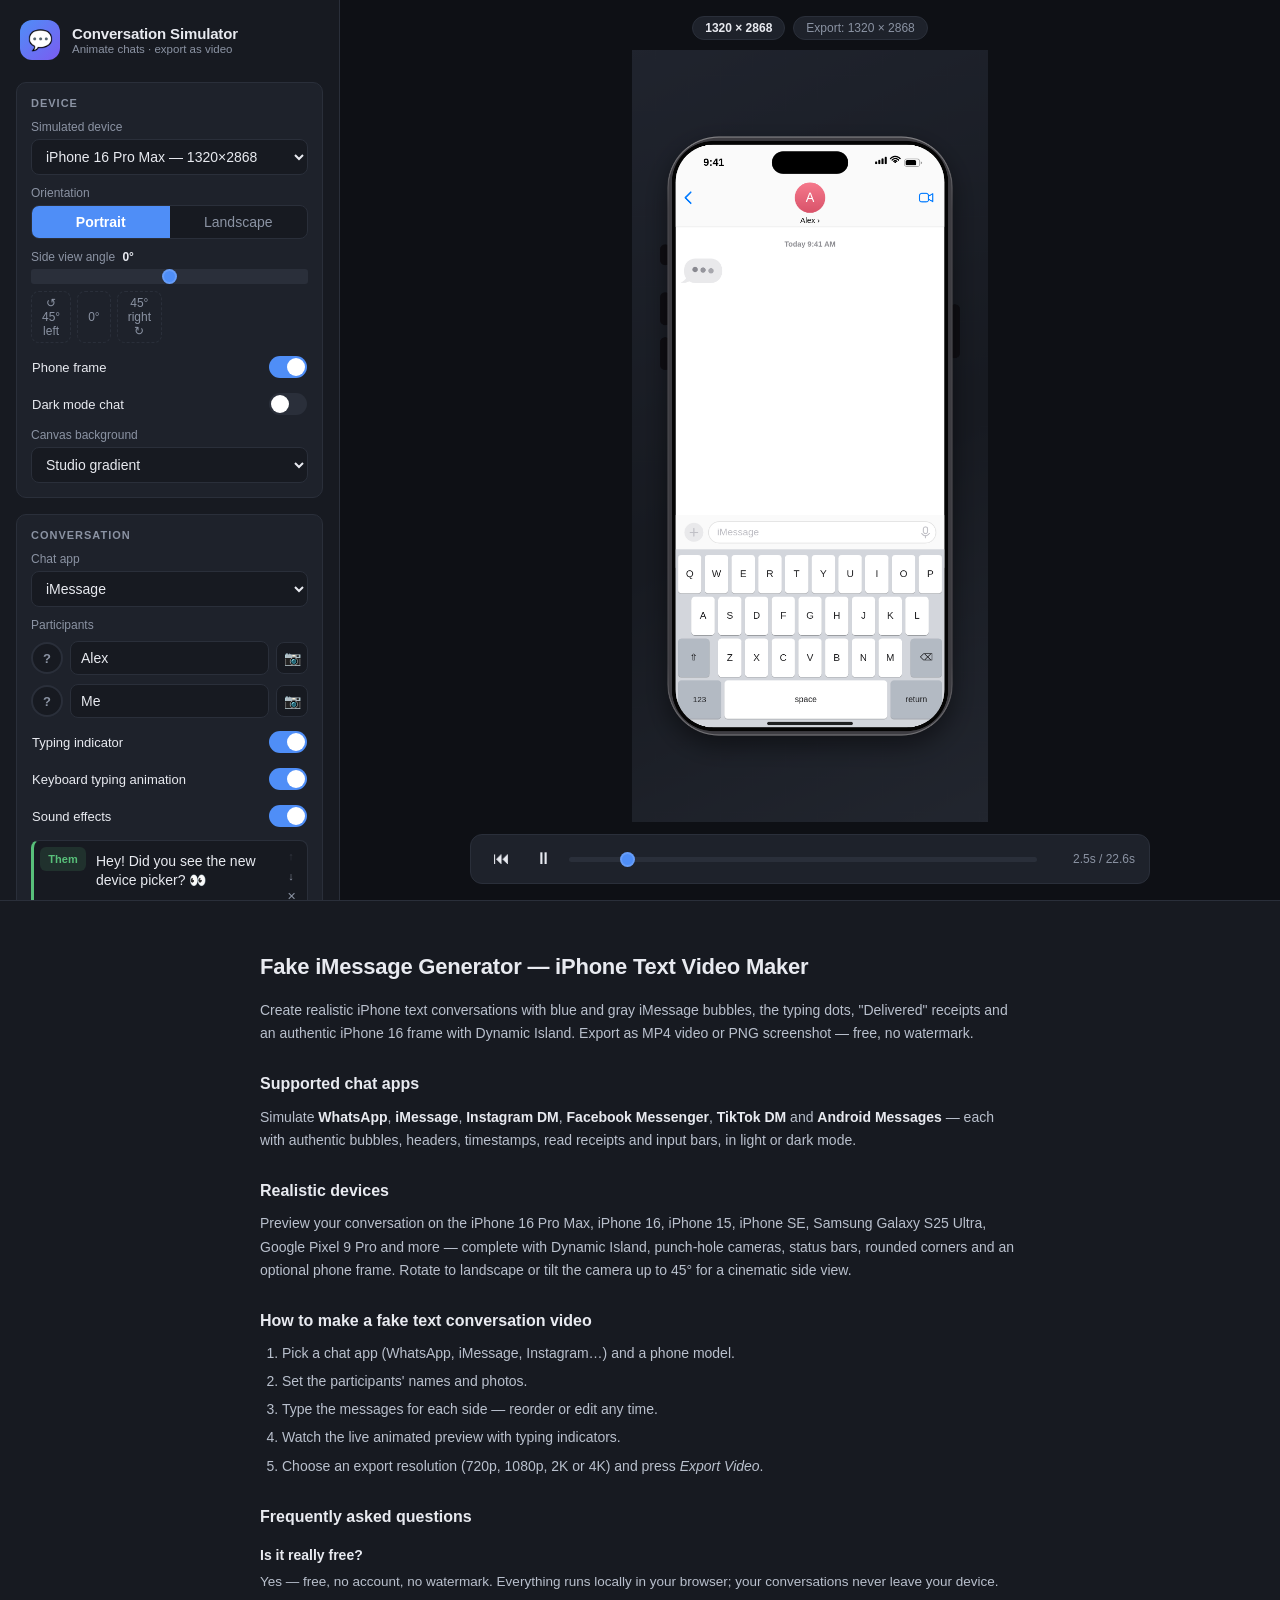
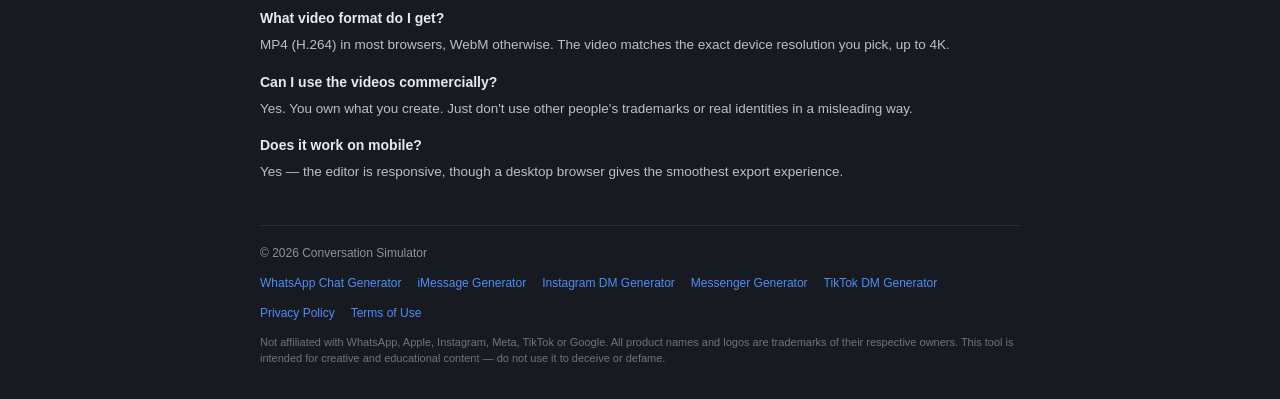
==== imessage-generator.html @ 2e47431d "Add keyboard typing animation, sounds, PNG export, share links, per-app SEO pages - TextingStory-sty" ====
<!DOCTYPE html>
<html lang="en">
<head>
<meta charset="UTF-8" />
<meta name="viewport" content="width=device-width, initial-scale=1.0" />
<title>Fake iMessage Generator — iPhone Text Conversation Video Maker</title>
<meta name="description" content="Make fake iPhone text conversations with blue iMessage bubbles, typing dots and Dynamic Island. Export as video or screenshot in up to 4K. Free, no watermark." />
<meta name="keywords" content="fake chat generator, chat video maker, whatsapp chat generator, fake text message video, imessage generator, instagram dm generator, chat animation maker, fake conversation video, texting story video maker" />
<link rel="canonical" href="https://cohenido.github.io/chat-video-maker/imessage-generator.html" />
<link rel="icon" href="assets/favicon.svg" type="image/svg+xml" />

<meta property="og:type" content="website" />
<meta property="og:site_name" content="Conversation Simulator" />
<meta property="og:title" content="Fake iMessage Generator — iPhone Text Conversation Video Maker" />
<meta property="og:description" content="Make fake iPhone text conversations with blue iMessage bubbles, typing dots and Dynamic Island. Export as video or screenshot in up to 4K. Free, no watermark." />
<meta property="og:url" content="https://cohenido.github.io/chat-video-maker/imessage-generator.html" />
<meta property="og:image" content="https://cohenido.github.io/chat-video-maker/assets/og-image.jpg" />
<meta name="twitter:card" content="summary_large_image" />
<meta name="twitter:title" content="Fake iMessage Generator — iPhone Text Conversation Video Maker" />
<meta name="twitter:description" content="Animate fake WhatsApp, iMessage, Instagram DM, Messenger & TikTok chats and export as crisp HD–4K video. Free, no watermark." />
<meta name="twitter:image" content="https://cohenido.github.io/chat-video-maker/assets/og-image.jpg" />

<script type="application/ld+json">
{
  "@context": "https://schema.org",
  "@type": "WebApplication",
  "name": "Conversation Simulator — Fake Chat Video Maker",
  "url": "https://cohenido.github.io/chat-video-maker/",
  "applicationCategory": "MultimediaApplication",
  "operatingSystem": "Any (web browser)",
  "offers": { "@type": "Offer", "price": "0", "priceCurrency": "USD" },
  "description": "Create realistic fake chat conversations for WhatsApp, iMessage, Instagram DM, Messenger and TikTok, animate them with typing indicators, and export as HD, Full HD, 2K or 4K video with device frames for iPhone and Android.",
  "featureList": [
    "WhatsApp, iMessage, Instagram DM, Messenger, TikTok and Android Messages chat styles",
    "iPhone 16/15/SE, Samsung Galaxy S25, Google Pixel 9 device presets with Dynamic Island and punch-hole",
    "Typing indicator and message pop animations",
    "Custom participant names and photos",
    "Portrait, landscape and 3D side-view angle",
    "Export video in 720p, 1080p, 2K or 4K with no watermark"
  ]
}
</script>
<script type="application/ld+json">
{
  "@context": "https://schema.org",
  "@type": "FAQPage",
  "mainEntity": [
    {
      "@type": "Question",
      "name": "How do I make a fake WhatsApp chat video?",
      "acceptedAnswer": { "@type": "Answer", "text": "Choose WhatsApp as the chat app, pick a phone like the iPhone 16 Pro Max or Galaxy S25, type your messages for both participants, then press Export Video. The conversation animates with typing indicators and downloads as an MP4 video." }
    },
    {
      "@type": "Question",
      "name": "Is the exported video watermarked?",
      "acceptedAnswer": { "@type": "Answer", "text": "No. Exported videos have no watermark and match the exact device resolution you choose, up to 4K." }
    },
    {
      "@type": "Question",
      "name": "Which chat apps can I simulate?",
      "acceptedAnswer": { "@type": "Answer", "text": "WhatsApp, iMessage, Instagram DM, Facebook Messenger, TikTok DM and Android Messages — each with authentic bubbles, headers and input bars in light or dark mode." }
    },
    {
      "@type": "Question",
      "name": "Is it free? Do I need to sign up?",
      "acceptedAnswer": { "@type": "Answer", "text": "Yes, it is completely free and requires no account. Everything runs locally in your browser — your conversations are never uploaded to a server." }
    }
  ]
}
</script>

<link rel="stylesheet" href="css/style.css?v=4" />

<!-- Monetization: set your AdSense publisher ID here after approval, e.g. 'ca-pub-1234567890123456' -->
<script>window.PRESET_APP = 'imessage';</script>
<script>window.ADSENSE_CLIENT = '';</script>
<script>
(function () {
  if (!window.ADSENSE_CLIENT) return;
  var s = document.createElement('script');
  s.async = true;
  s.src = 'https://pagead2.googlesyndication.com/pagead/js/adsbygoogle.js?client=' + window.ADSENSE_CLIENT;
  s.crossOrigin = 'anonymous';
  document.head.appendChild(s);
  window.addEventListener('load', function () {
    document.querySelectorAll('.ad-slot').forEach(function (slot) {
      slot.style.display = 'block';
      var ins = document.createElement('ins');
      ins.className = 'adsbygoogle';
      ins.style.display = 'block';
      ins.setAttribute('data-ad-client', window.ADSENSE_CLIENT);
      ins.setAttribute('data-ad-format', 'auto');
      ins.setAttribute('data-full-width-responsive', 'true');
      slot.appendChild(ins);
      (window.adsbygoogle = window.adsbygoogle || []).push({});
    });
  });
})();
</script>
</head>
<body>
<div class="app">

  <aside class="sidebar">
    <header class="brand">
      <div class="logo">💬</div>
      <div>
        <h1>Conversation Simulator</h1>
        <p>Animate chats · export as video</p>
      </div>
    </header>

    <section class="panel">
      <h2>Device</h2>
      <label class="field">
        <span>Simulated device</span>
        <select id="device-select"></select>
      </label>
      <div id="custom-device-size" class="dual-input" hidden>
        <label class="field"><span>Width px</span><input id="custom-w" type="number" min="16" step="2" /></label>
        <label class="field"><span>Height px</span><input id="custom-h" type="number" min="16" step="2" /></label>
      </div>
      <div class="field">
        <span>Orientation</span>
        <div class="segmented">
          <button id="portrait-btn" class="active">Portrait</button>
          <button id="landscape-btn">Landscape</button>
        </div>
      </div>
      <div class="field">
        <span>Side view angle <b id="angle-label" class="angle-value">0°</b></span>
        <input id="angle-slider" type="range" min="-45" max="45" step="1" value="0" />
        <div class="angle-presets">
          <button id="angle-left" class="ghost small">↺ 45° left</button>
          <button id="angle-zero" class="ghost small">0°</button>
          <button id="angle-right" class="ghost small">45° right ↻</button>
        </div>
      </div>
      <label class="toggle-row">
        <span>Phone frame</span>
        <input type="checkbox" id="frame-toggle" checked />
      </label>
      <label class="toggle-row">
        <span>Dark mode chat</span>
        <input type="checkbox" id="dark-toggle" />
      </label>
      <label class="field">
        <span>Canvas background</span>
        <select id="bg-style">
          <option value="gradient">Studio gradient</option>
          <option value="solid">Solid color</option>
        </select>
      </label>
      <label class="field" id="bg-color-row" hidden>
        <span>Background color</span>
        <input type="color" id="bg-color" value="#17191e" />
      </label>
    </section>

    <section class="panel">
      <h2>Conversation</h2>
      <label class="field">
        <span>Chat app</span>
        <select id="app-select"></select>
      </label>
      <div class="field">
        <span>Participants</span>
        <div class="participant-row">
          <div id="contact-thumb" class="avatar-thumb them" title="Their photo"></div>
          <input id="contact-name" type="text" placeholder="Contact name" />
          <label class="photo-btn" title="Upload photo">
            📷<input id="contact-photo" type="file" accept="image/*" hidden />
          </label>
          <button id="contact-photo-clear" class="clear-photo" title="Remove photo" hidden>✕</button>
        </div>
        <div class="participant-row">
          <div id="my-thumb" class="avatar-thumb me" title="Your photo"></div>
          <input id="my-name" type="text" placeholder="Your name" />
          <label class="photo-btn" title="Upload photo">
            📷<input id="my-photo" type="file" accept="image/*" hidden />
          </label>
          <button id="my-photo-clear" class="clear-photo" title="Remove photo" hidden>✕</button>
        </div>
      </div>
      <label class="toggle-row">
        <span>Typing indicator</span>
        <input type="checkbox" id="typing-toggle" checked />
      </label>
      <label class="toggle-row">
        <span>Keyboard typing animation</span>
        <input type="checkbox" id="keyboard-toggle" checked />
      </label>
      <label class="toggle-row">
        <span>Sound effects</span>
        <input type="checkbox" id="sounds-toggle" checked />
      </label>
      <div id="message-list" class="message-list"></div>
      <div class="add-buttons">
        <button id="add-them-btn" class="ghost">+ Received</button>
        <button id="add-me-btn" class="ghost">+ Sent</button>
      </div>
    </section>

    <section class="panel">
      <h2>Export</h2>
      <label class="field">
        <span>Resolution</span>
        <select id="export-res-select"></select>
      </label>
      <div id="custom-export-size" class="dual-input" hidden>
        <label class="field"><span>Width px</span><input id="export-w" type="number" min="16" step="2" /></label>
        <label class="field"><span>Height px</span><input id="export-h" type="number" min="16" step="2" /></label>
      </div>
      <div class="dual-input">
        <label class="field">
          <span>Frame rate</span>
          <select id="fps-select">
            <option value="30">30 fps</option>
            <option value="60" selected>60 fps</option>
          </select>
        </label>
        <label class="field">
          <span>Speed</span>
          <select id="speed-select">
            <option value="0.5">0.5×</option>
            <option value="0.75">0.75×</option>
            <option value="1" selected>1×</option>
            <option value="1.5">1.5×</option>
            <option value="2">2×</option>
          </select>
        </label>
      </div>
      <button id="export-btn" class="primary">⬇ Export Video</button>
      <div class="dual-input">
        <button id="export-png-btn" class="ghost">📷 Export PNG</button>
        <button id="share-btn" class="ghost">🔗 Share link</button>
      </div>
      <div id="export-progress" class="progress" hidden>
        <div class="progress-track"><div id="progress-bar" class="progress-bar"></div></div>
        <div class="progress-row">
          <span id="progress-label">Recording…</span>
          <button id="cancel-export-btn" class="ghost small">Cancel</button>
        </div>
        <div class="progress-hint">Recording happens in real time — keep this tab visible for best results.</div>
      </div>
    </section>
  </aside>

  <main class="stage">
    <div class="stage-top">
      <span id="res-badge" class="badge"></span>
      <span id="export-badge" class="badge subtle"></span>
    </div>
    <div class="canvas-wrap">
      <canvas id="preview-canvas"></canvas>
    </div>
    <div class="transport">
      <button id="restart-btn" title="Restart">⏮</button>
      <button id="play-btn" title="Pause">⏸</button>
      <input id="scrubber" type="range" min="0" max="1000" value="0" />
      <span id="time-label" class="time">0.0s</span>
    </div>
  </main>

</div>

<!-- SEO / content section (also required for ad-network approval) -->
<section class="content-section">
  <div class="content-inner">
    <div class="ad-slot" style="display:none"></div>

    <h2>Fake iMessage Generator — iPhone Text Video Maker</h2>
    <p>Create realistic iPhone text conversations with blue and gray iMessage bubbles, the typing dots, "Delivered" receipts and an authentic iPhone 16 frame with Dynamic Island. Export as MP4 video or PNG screenshot — free, no watermark.</p>

    <h3>Supported chat apps</h3>
    <p>
      Simulate <strong>WhatsApp</strong>, <strong>iMessage</strong>, <strong>Instagram DM</strong>,
      <strong>Facebook Messenger</strong>, <strong>TikTok DM</strong> and <strong>Android Messages</strong> —
      each with authentic bubbles, headers, timestamps, read receipts and input bars, in light or dark mode.
    </p>

    <h3>Realistic devices</h3>
    <p>
      Preview your conversation on the iPhone 16 Pro Max, iPhone 16, iPhone 15, iPhone SE,
      Samsung Galaxy S25 Ultra, Google Pixel 9 Pro and more — complete with Dynamic Island,
      punch-hole cameras, status bars, rounded corners and an optional phone frame. Rotate to
      landscape or tilt the camera up to 45° for a cinematic side view.
    </p>

    <h3>How to make a fake text conversation video</h3>
    <ol>
      <li>Pick a chat app (WhatsApp, iMessage, Instagram…) and a phone model.</li>
      <li>Set the participants' names and photos.</li>
      <li>Type the messages for each side — reorder or edit any time.</li>
      <li>Watch the live animated preview with typing indicators.</li>
      <li>Choose an export resolution (720p, 1080p, 2K or 4K) and press <em>Export Video</em>.</li>
    </ol>

    <h3>Frequently asked questions</h3>
    <dl class="faq">
      <dt>Is it really free?</dt>
      <dd>Yes — free, no account, no watermark. Everything runs locally in your browser; your conversations never leave your device.</dd>
      <dt>What video format do I get?</dt>
      <dd>MP4 (H.264) in most browsers, WebM otherwise. The video matches the exact device resolution you pick, up to 4K.</dd>
      <dt>Can I use the videos commercially?</dt>
      <dd>Yes. You own what you create. Just don't use other people's trademarks or real identities in a misleading way.</dd>
      <dt>Does it work on mobile?</dt>
      <dd>Yes — the editor is responsive, though a desktop browser gives the smoothest export experience.</dd>
    </dl>

    <div class="ad-slot" style="display:none"></div>

    <footer class="site-footer">
      <span>© 2026 Conversation Simulator</span>
      <nav class="generator-links">
        <a href="whatsapp-chat-generator.html">WhatsApp Chat Generator</a>
        <a href="imessage-generator.html">iMessage Generator</a>
        <a href="instagram-dm-generator.html">Instagram DM Generator</a>
        <a href="messenger-chat-generator.html">Messenger Generator</a>
        <a href="tiktok-dm-generator.html">TikTok DM Generator</a>
      </nav>
      <nav>
        <a href="privacy.html">Privacy Policy</a>
        <a href="terms.html">Terms of Use</a>
      </nav>
      <span class="disclaimer">
        Not affiliated with WhatsApp, Apple, Instagram, Meta, TikTok or Google.
        All product names and logos are trademarks of their respective owners.
        This tool is intended for creative and educational content — do not use it to deceive or defame.
      </span>
    </footer>
  </div>
</section>

<div id="toast" class="toast"></div>

<script src="js/devices.js?v=6"></script>
<script src="js/sounds.js?v=6"></script>
<script src="js/renderer.js?v=6"></script>
<script src="js/export.js?v=6"></script>
<script src="js/app.js?v=6"></script>
</body>
</html>
---- css/style.css ----
* { margin: 0; padding: 0; box-sizing: border-box; }

[hidden] { display: none !important; }

:root {
  --bg: #0e1015;
  --panel: #171a21;
  --panel-2: #1e222b;
  --border: #2a2f3a;
  --text: #e8eaf0;
  --muted: #8b93a3;
  --accent: #4f8ef7;
  --accent-2: #3671d9;
  --danger: #e05d5d;
  --radius: 10px;
  font-size: 14px;
}

html, body { height: 100%; }

body {
  font-family: -apple-system, BlinkMacSystemFont, "Segoe UI", Roboto, "Helvetica Neue", Arial, sans-serif;
  background: var(--bg);
  color: var(--text);
  overflow-x: hidden;
  overflow-y: auto;
}

.app { display: flex; height: 100vh; }

/* ------------------------------ content section ----------------------------- */

.content-section {
  border-top: 1px solid var(--border);
  background: var(--panel);
  padding: 48px 24px 32px;
}
.content-inner { max-width: 760px; margin: 0 auto; line-height: 1.65; color: #b9c0cd; }
.content-inner h2 { color: var(--text); font-size: 22px; margin-bottom: 14px; letter-spacing: -0.01em; }
.content-inner h3 { color: var(--text); font-size: 16px; margin: 26px 0 8px; }
.content-inner p { font-size: 14px; margin-bottom: 10px; }
.content-inner ol { font-size: 14px; padding-left: 22px; display: flex; flex-direction: column; gap: 5px; }
.content-inner strong { color: var(--text); }
.faq dt { color: var(--text); font-weight: 600; font-size: 14px; margin-top: 14px; }
.faq dd { font-size: 13.5px; margin-top: 4px; }
.ad-slot { margin: 26px 0; min-height: 0; }

.site-footer {
  margin-top: 42px; padding-top: 18px; border-top: 1px solid var(--border);
  display: flex; flex-direction: column; gap: 10px; font-size: 12px; color: var(--muted);
}
.site-footer nav { display: flex; gap: 16px; }
.site-footer nav.generator-links { flex-wrap: wrap; gap: 8px 16px; }
.site-footer a { color: var(--accent); text-decoration: none; }
.site-footer a:hover { text-decoration: underline; }
.site-footer .disclaimer { font-size: 11px; opacity: 0.75; line-height: 1.5; }

/* ---------------------------------- sidebar --------------------------------- */

.sidebar {
  width: 340px;
  min-width: 340px;
  background: var(--panel);
  border-right: 1px solid var(--border);
  overflow-y: auto;
  padding: 18px 16px 40px;
  display: flex;
  flex-direction: column;
  gap: 16px;
}

.brand { display: flex; align-items: center; gap: 12px; padding: 2px 4px 6px; }
.brand .logo {
  width: 40px; height: 40px; border-radius: 12px;
  background: linear-gradient(135deg, #4f8ef7, #7b5cf0);
  display: grid; place-items: center; font-size: 20px;
}
.brand h1 { font-size: 15px; font-weight: 700; letter-spacing: -0.01em; }
.brand p { font-size: 11.5px; color: var(--muted); margin-top: 1px; }

.panel {
  background: var(--panel-2);
  border: 1px solid var(--border);
  border-radius: var(--radius);
  padding: 14px;
  display: flex;
  flex-direction: column;
  gap: 11px;
}
.panel h2 {
  font-size: 11px; text-transform: uppercase; letter-spacing: 0.09em;
  color: var(--muted); font-weight: 700;
}

.field { display: flex; flex-direction: column; gap: 5px; flex: 1; }
.field > span { font-size: 12px; color: var(--muted); }

select, input[type="text"], input[type="number"], textarea {
  background: var(--panel);
  border: 1px solid var(--border);
  color: var(--text);
  border-radius: 8px;
  padding: 8px 10px;
  font: inherit;
  width: 100%;
  outline: none;
}
select:focus, input:focus, textarea:focus { border-color: var(--accent); }
input[type="color"] {
  width: 100%; height: 34px; border: 1px solid var(--border);
  border-radius: 8px; background: var(--panel); padding: 3px; cursor: pointer;
}

.dual-input { display: flex; gap: 8px; }

.segmented { display: flex; background: var(--panel); border: 1px solid var(--border); border-radius: 8px; overflow: hidden; }
.segmented button {
  flex: 1; padding: 8px 0; background: transparent; color: var(--muted);
  border: none; font: inherit; cursor: pointer;
}
.segmented button.active { background: var(--accent); color: #fff; font-weight: 600; }
.segmented button:disabled { opacity: 0.4; cursor: not-allowed; }

.toggle-row {
  display: flex; justify-content: space-between; align-items: center;
  font-size: 13px; cursor: pointer; padding: 2px 1px;
}
.toggle-row input[type="checkbox"] {
  appearance: none; width: 38px; height: 22px; border-radius: 11px;
  background: var(--border); position: relative; cursor: pointer; transition: background 0.15s;
}
.toggle-row input[type="checkbox"]::after {
  content: ""; position: absolute; top: 2px; left: 2px;
  width: 18px; height: 18px; border-radius: 50%; background: #fff; transition: left 0.15s;
}
.toggle-row input[type="checkbox"]:checked { background: var(--accent); }
.toggle-row input[type="checkbox"]:checked::after { left: 18px; }

button.primary {
  background: linear-gradient(180deg, var(--accent), var(--accent-2));
  color: #fff; border: none; border-radius: 8px;
  padding: 11px; font: inherit; font-weight: 700; cursor: pointer;
}
button.primary:hover { filter: brightness(1.08); }
button.primary:disabled { opacity: 0.5; cursor: wait; }

button.ghost {
  background: transparent; border: 1px dashed var(--border); color: var(--muted);
  border-radius: 8px; padding: 8px 10px; font: inherit; cursor: pointer; flex: 1;
}
button.ghost:hover { border-color: var(--accent); color: var(--accent); }
button.ghost.small { padding: 4px 10px; font-size: 12px; flex: 0; }

.add-buttons { display: flex; gap: 8px; }

/* ------------------------------- participants ------------------------------- */

.participant-row { display: flex; align-items: center; gap: 7px; margin-top: 4px; }
.participant-row input[type="text"] { flex: 1; min-width: 0; }

.avatar-thumb {
  width: 32px; height: 32px; min-width: 32px; border-radius: 50%;
  background-color: var(--panel); background-size: cover; background-position: center;
  border: 2px solid var(--border); position: relative;
}
.avatar-thumb.them:not(.has-photo)::after,
.avatar-thumb.me:not(.has-photo)::after {
  content: "?"; position: absolute; inset: 0; display: grid; place-items: center;
  color: var(--muted); font-size: 13px; font-weight: 700;
}
.avatar-thumb.has-photo { border-color: var(--accent); }

.photo-btn {
  width: 32px; height: 32px; min-width: 32px; display: grid; place-items: center;
  background: var(--panel); border: 1px solid var(--border); border-radius: 8px;
  cursor: pointer; font-size: 14px;
}
.photo-btn:hover { border-color: var(--accent); }

.clear-photo {
  width: 22px; height: 22px; min-width: 22px; border-radius: 50%;
  background: var(--panel); border: 1px solid var(--border); color: var(--muted);
  font-size: 10px; cursor: pointer;
}
.clear-photo:hover { color: var(--danger); border-color: var(--danger); }

/* ------------------------------- angle control ------------------------------ */

.angle-value { color: var(--text); font-weight: 700; margin-left: 4px; }
.angle-presets { display: flex; gap: 6px; margin-top: 2px; }
.angle-presets button { font-size: 11px; padding: 4px 6px; flex: 1; }

/* ------------------------------ message editor ------------------------------ */

.message-list { display: flex; flex-direction: column; gap: 7px; max-height: 320px; overflow-y: auto; }

.msg-row {
  display: flex; gap: 6px; align-items: flex-start;
  background: var(--panel); border: 1px solid var(--border);
  border-radius: 8px; padding: 6px;
}
.msg-row.me { border-left: 3px solid var(--accent); }
.msg-row:not(.me) { border-left: 3px solid #58c07a; }

.sender-btn {
  min-width: 46px; padding: 6px 0; font-size: 11px; font-weight: 700;
  border: none; border-radius: 6px; cursor: pointer;
  background: #58c07a22; color: #58c07a;
}
.msg-row.me .sender-btn { background: #4f8ef722; color: var(--accent); }

.msg-row textarea {
  border: none; background: transparent; resize: none; padding: 5px 4px;
  min-height: 28px; line-height: 1.35; overflow: hidden;
}

.msg-controls { display: flex; flex-direction: column; gap: 2px; }
.msg-controls button {
  background: transparent; border: none; color: var(--muted);
  font-size: 11px; width: 20px; height: 18px; cursor: pointer; border-radius: 4px;
}
.msg-controls button:hover:not(:disabled) { background: var(--border); color: var(--text); }
.msg-controls button:disabled { opacity: 0.25; cursor: default; }

/* ---------------------------------- progress -------------------------------- */

.progress { display: flex; flex-direction: column; gap: 8px; }
.progress-track { height: 8px; background: var(--panel); border-radius: 4px; overflow: hidden; border: 1px solid var(--border); }
.progress-bar { height: 100%; width: 0%; background: linear-gradient(90deg, var(--accent), #7b5cf0); transition: width 0.15s linear; }
.progress-row { display: flex; justify-content: space-between; align-items: center; font-size: 12px; color: var(--muted); }
.progress-hint { font-size: 11px; color: var(--muted); opacity: 0.75; line-height: 1.4; }

/* ----------------------------------- stage ---------------------------------- */

.stage {
  flex: 1; display: flex; flex-direction: column;
  align-items: center; padding: 16px 24px;
  min-width: 0;
}

.stage-top { display: flex; gap: 8px; padding-bottom: 10px; }
.badge {
  background: var(--panel-2); border: 1px solid var(--border);
  padding: 4px 12px; border-radius: 20px; font-size: 12px; font-weight: 600;
}
.badge.subtle { color: var(--muted); font-weight: 500; }

.canvas-wrap {
  flex: 1; min-height: 0; width: 100%;
  display: grid; place-items: center;
}
#preview-canvas {
  width: 100%;
  height: 100%;
  min-width: 0;
  min-height: 0;
  object-fit: contain;
}

.transport {
  display: flex; align-items: center; gap: 10px;
  width: min(680px, 100%);
  background: var(--panel-2); border: 1px solid var(--border);
  border-radius: 12px; padding: 8px 14px; margin-top: 12px;
}
.transport button {
  background: transparent; border: none; color: var(--text);
  font-size: 17px; cursor: pointer; width: 32px; height: 32px; border-radius: 8px;
}
.transport button:hover { background: var(--border); }
.transport .time { font-size: 12px; color: var(--muted); min-width: 88px; text-align: right; font-variant-numeric: tabular-nums; }

input[type="range"] {
  flex: 1; appearance: none; height: 5px; border-radius: 3px;
  background: var(--border); outline: none; cursor: pointer;
}
input[type="range"]::-webkit-slider-thumb {
  appearance: none; width: 15px; height: 15px; border-radius: 50%;
  background: var(--accent); border: 2px solid #fff2;
}

/* ----------------------------------- toast ---------------------------------- */

.toast {
  position: fixed; bottom: 22px; left: 50%; transform: translate(-50%, 80px);
  background: var(--panel-2); border: 1px solid var(--border);
  padding: 11px 20px; border-radius: 10px; font-size: 13px;
  opacity: 0; transition: all 0.25s ease; pointer-events: none;
  box-shadow: 0 8px 30px rgba(0,0,0,0.4); z-index: 50;
}
.toast.show { opacity: 1; transform: translate(-50%, 0); }
.toast.error { border-color: var(--danger); color: #f0b0b0; }

/* --------------------------------- responsive ------------------------------- */

@media (max-width: 900px) {
  .app { flex-direction: column; overflow-y: auto; height: auto; }
  body { overflow: auto; }
  .sidebar { width: 100%; min-width: 0; border-right: none; border-bottom: 1px solid var(--border); }
  .stage { min-height: 80vh; }
}
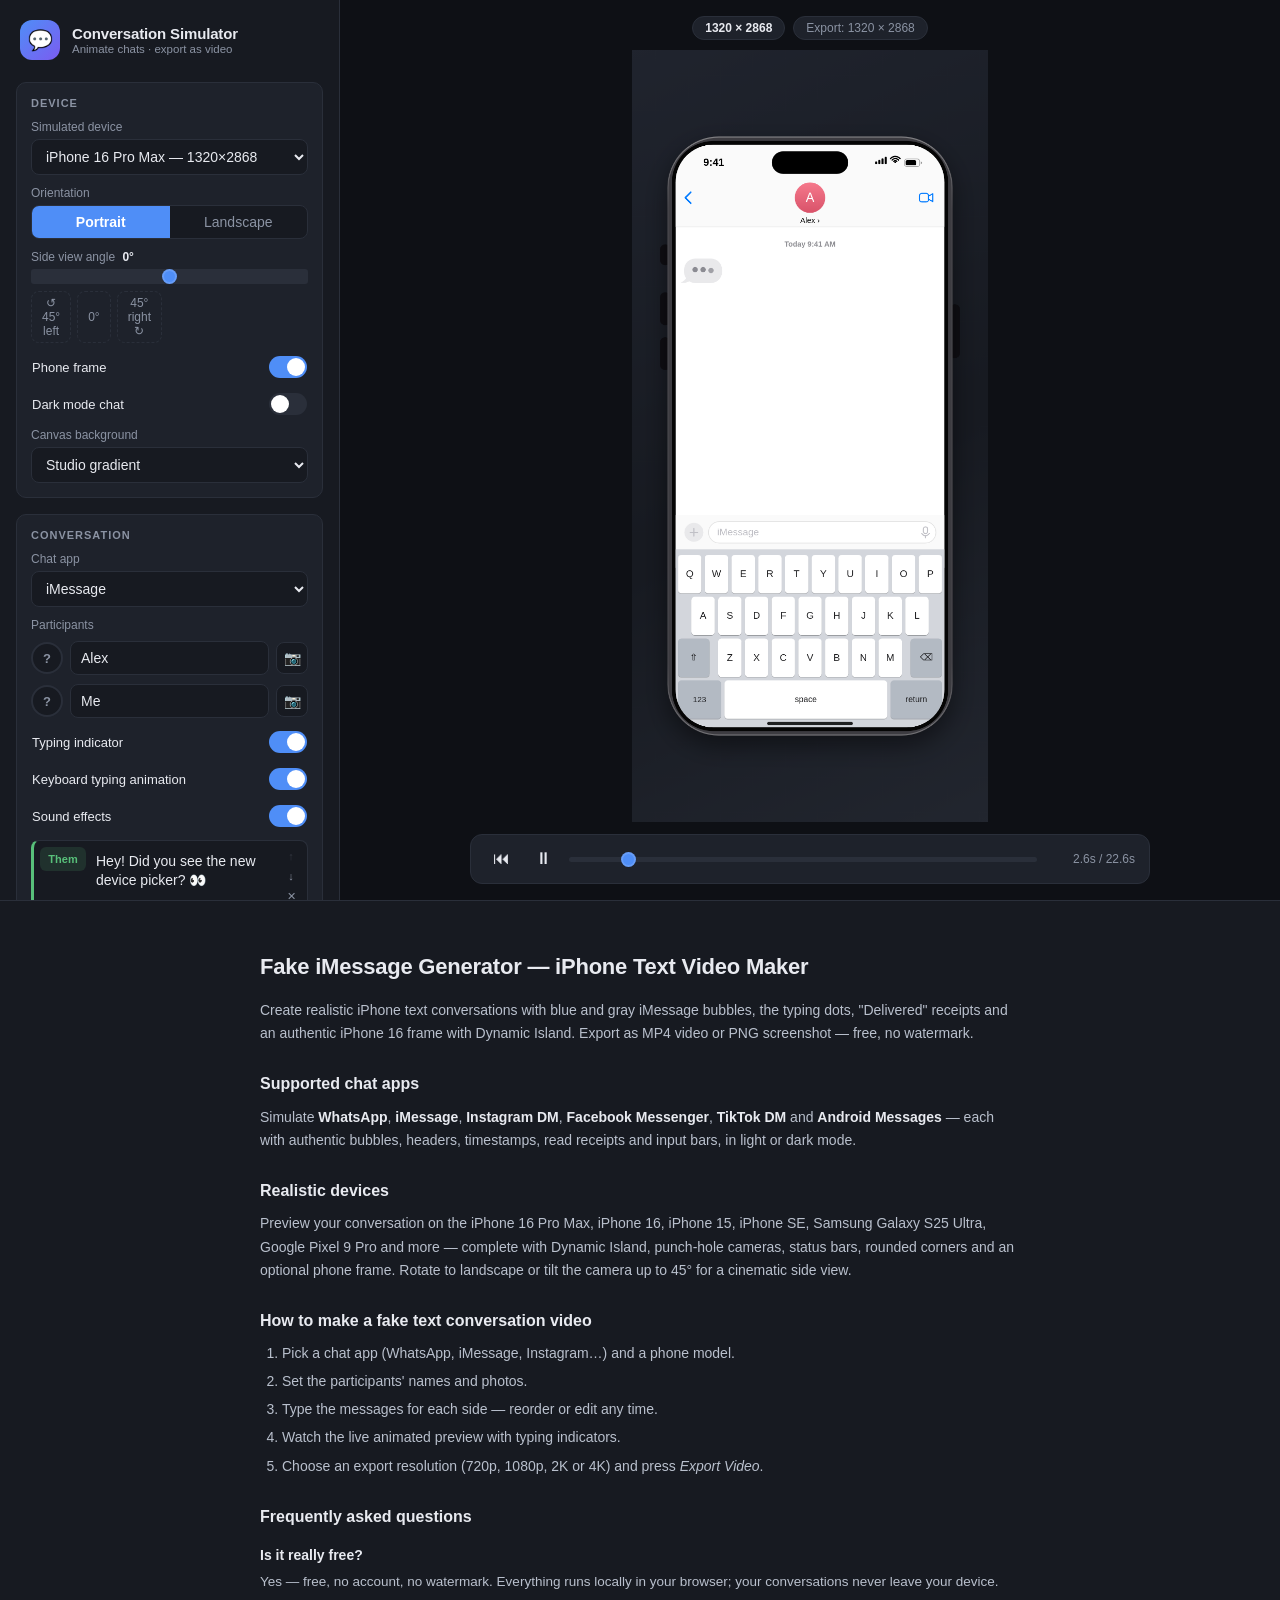
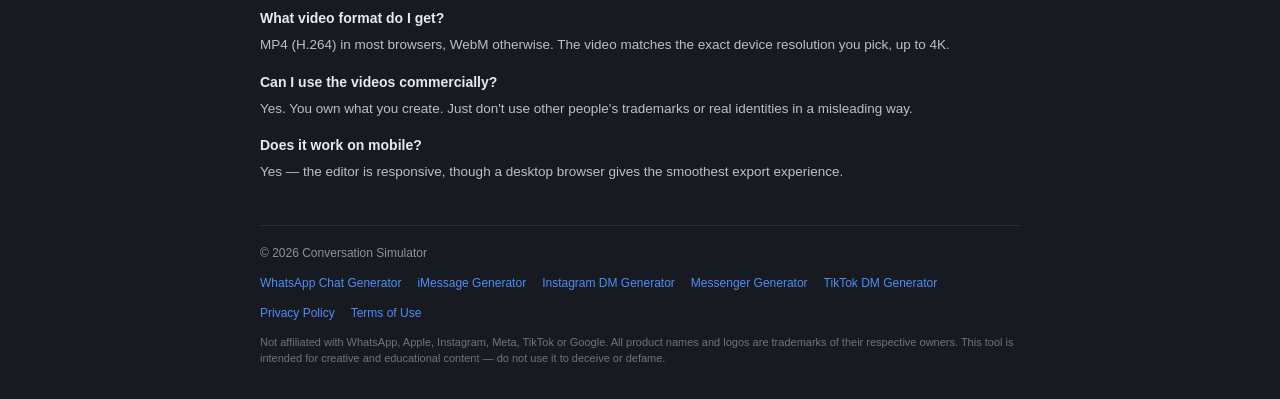
==== commit b6971609: "Per-app sound profiles: WhatsApp da-ding, iMessage swoosh, Messenger pop Each chat skin now has its " ====
--- a/imessage-generator.html
+++ b/imessage-generator.html
@@ -334,10 +334,10 @@
 
 <div id="toast" class="toast"></div>
 
-<script src="js/devices.js?v=6"></script>
-<script src="js/sounds.js?v=6"></script>
-<script src="js/renderer.js?v=6"></script>
-<script src="js/export.js?v=6"></script>
-<script src="js/app.js?v=6"></script>
+<script src="js/devices.js?v=7"></script>
+<script src="js/sounds.js?v=7"></script>
+<script src="js/renderer.js?v=7"></script>
+<script src="js/export.js?v=7"></script>
+<script src="js/app.js?v=7"></script>
 </body>
 </html>
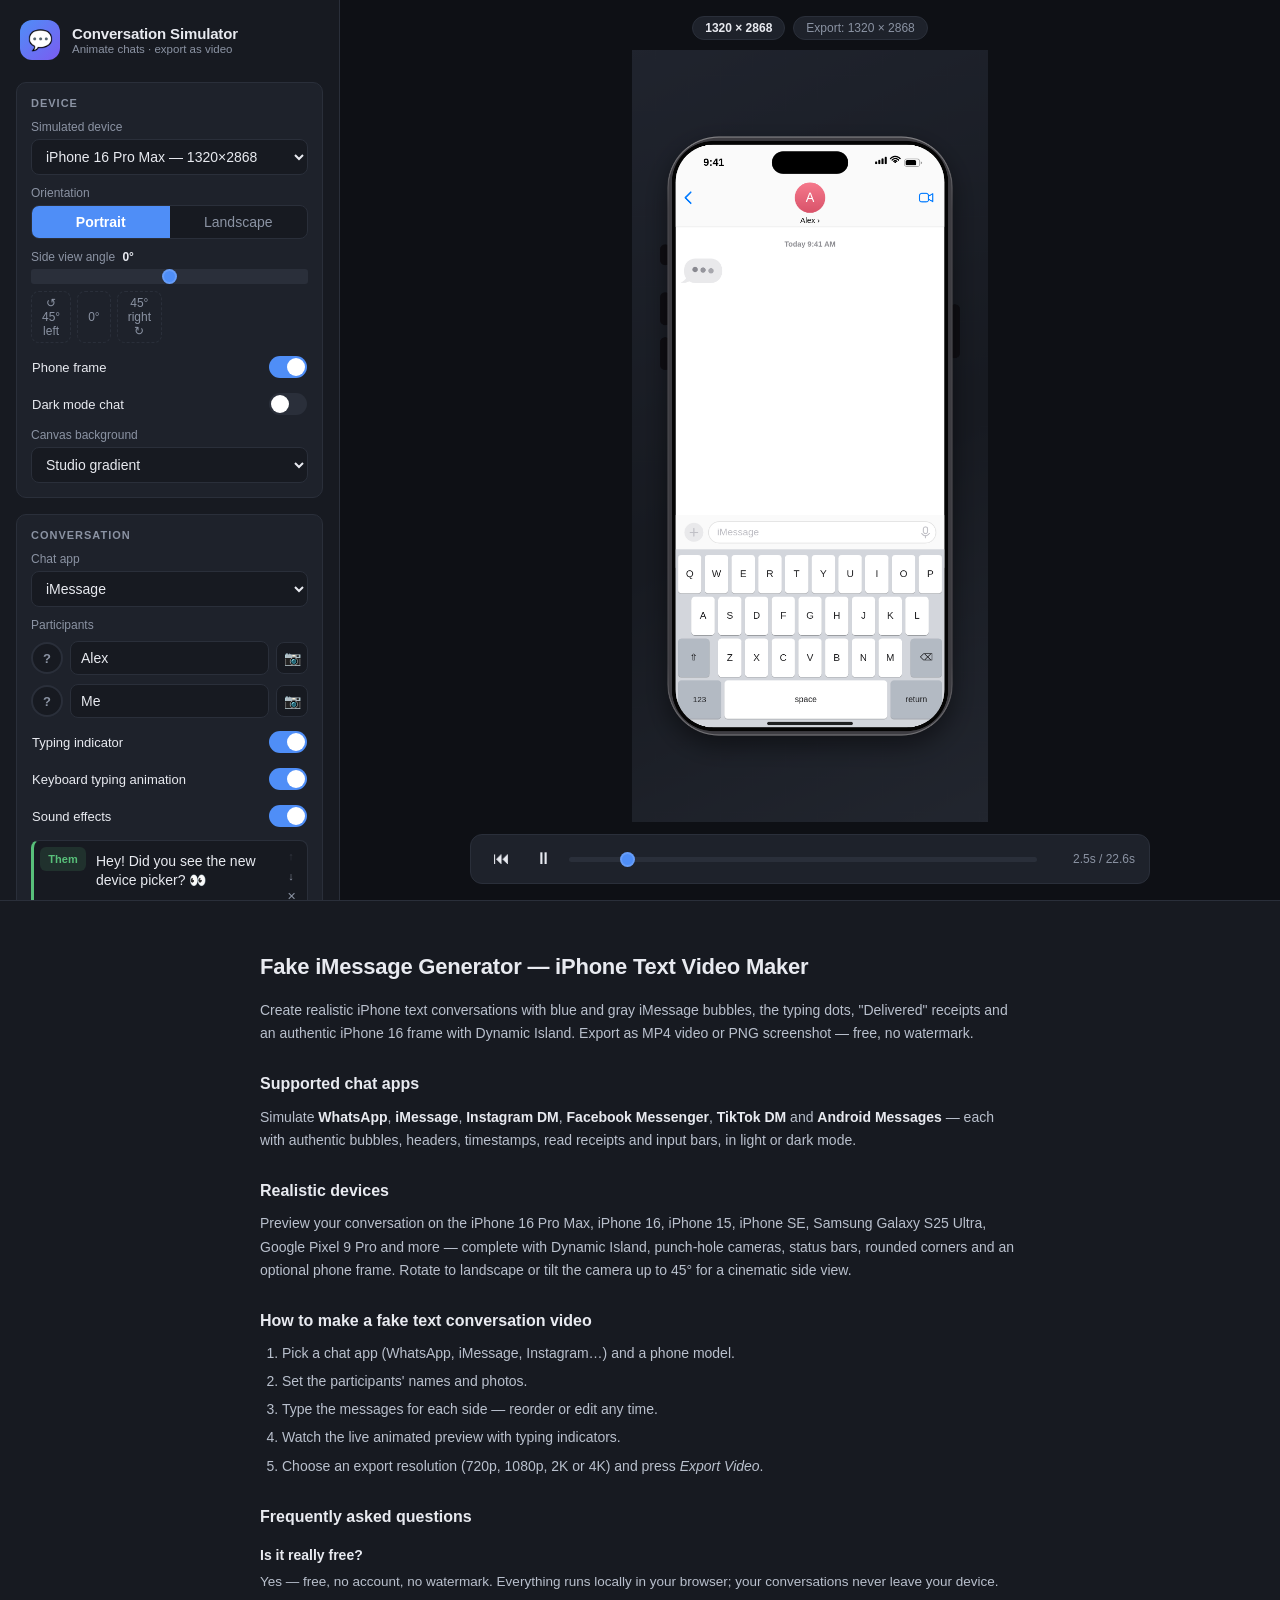
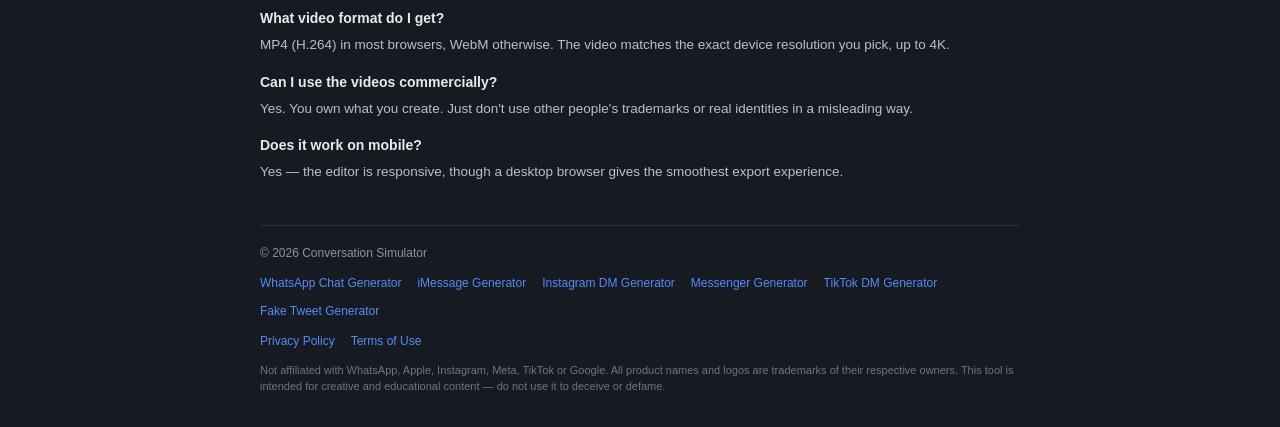
==== commit 890f3519: "Fake Tweet Generator: animated video export with rolling counters New standalone tool at tweet-gener" ====
--- a/imessage-generator.html
+++ b/imessage-generator.html
@@ -318,6 +318,7 @@
         <a href="instagram-dm-generator.html">Instagram DM Generator</a>
         <a href="messenger-chat-generator.html">Messenger Generator</a>
         <a href="tiktok-dm-generator.html">TikTok DM Generator</a>
+        <a href="tweet-generator.html">Fake Tweet Generator</a>
       </nav>
       <nav>
         <a href="privacy.html">Privacy Policy</a>
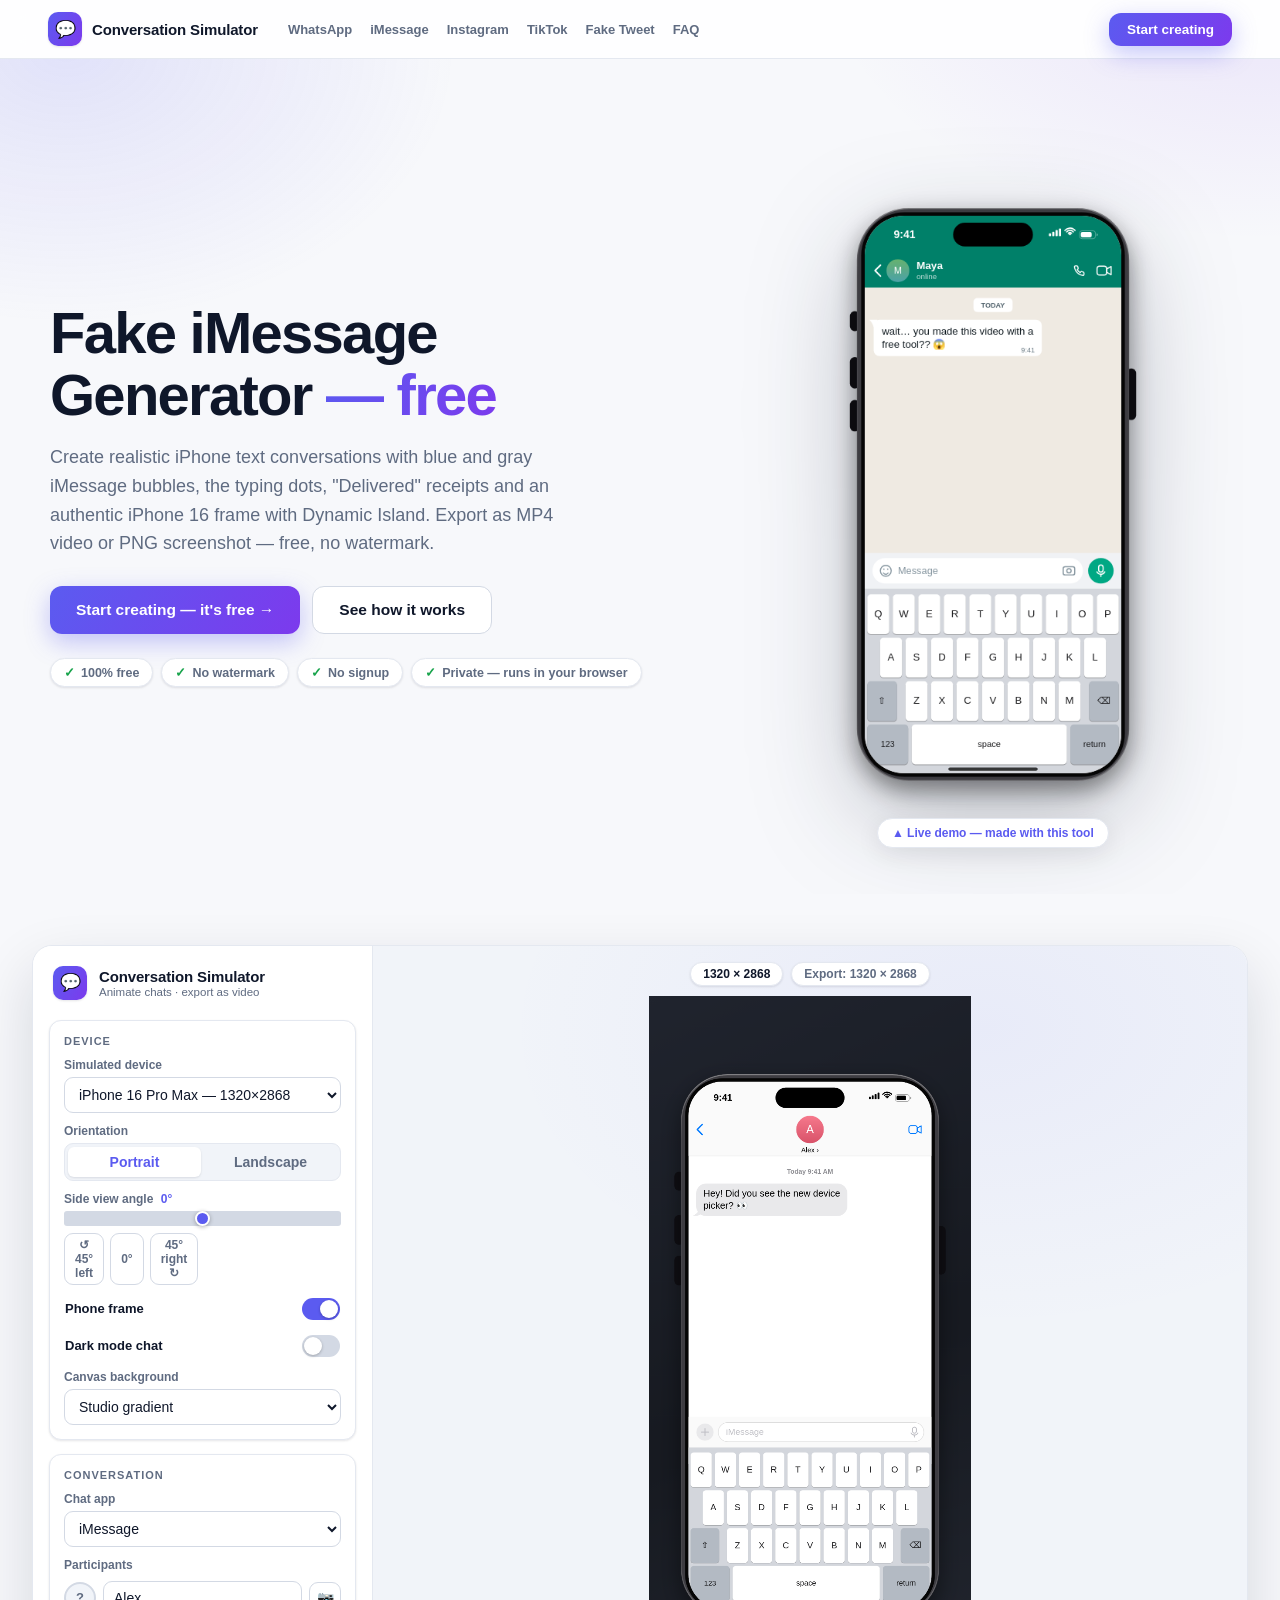
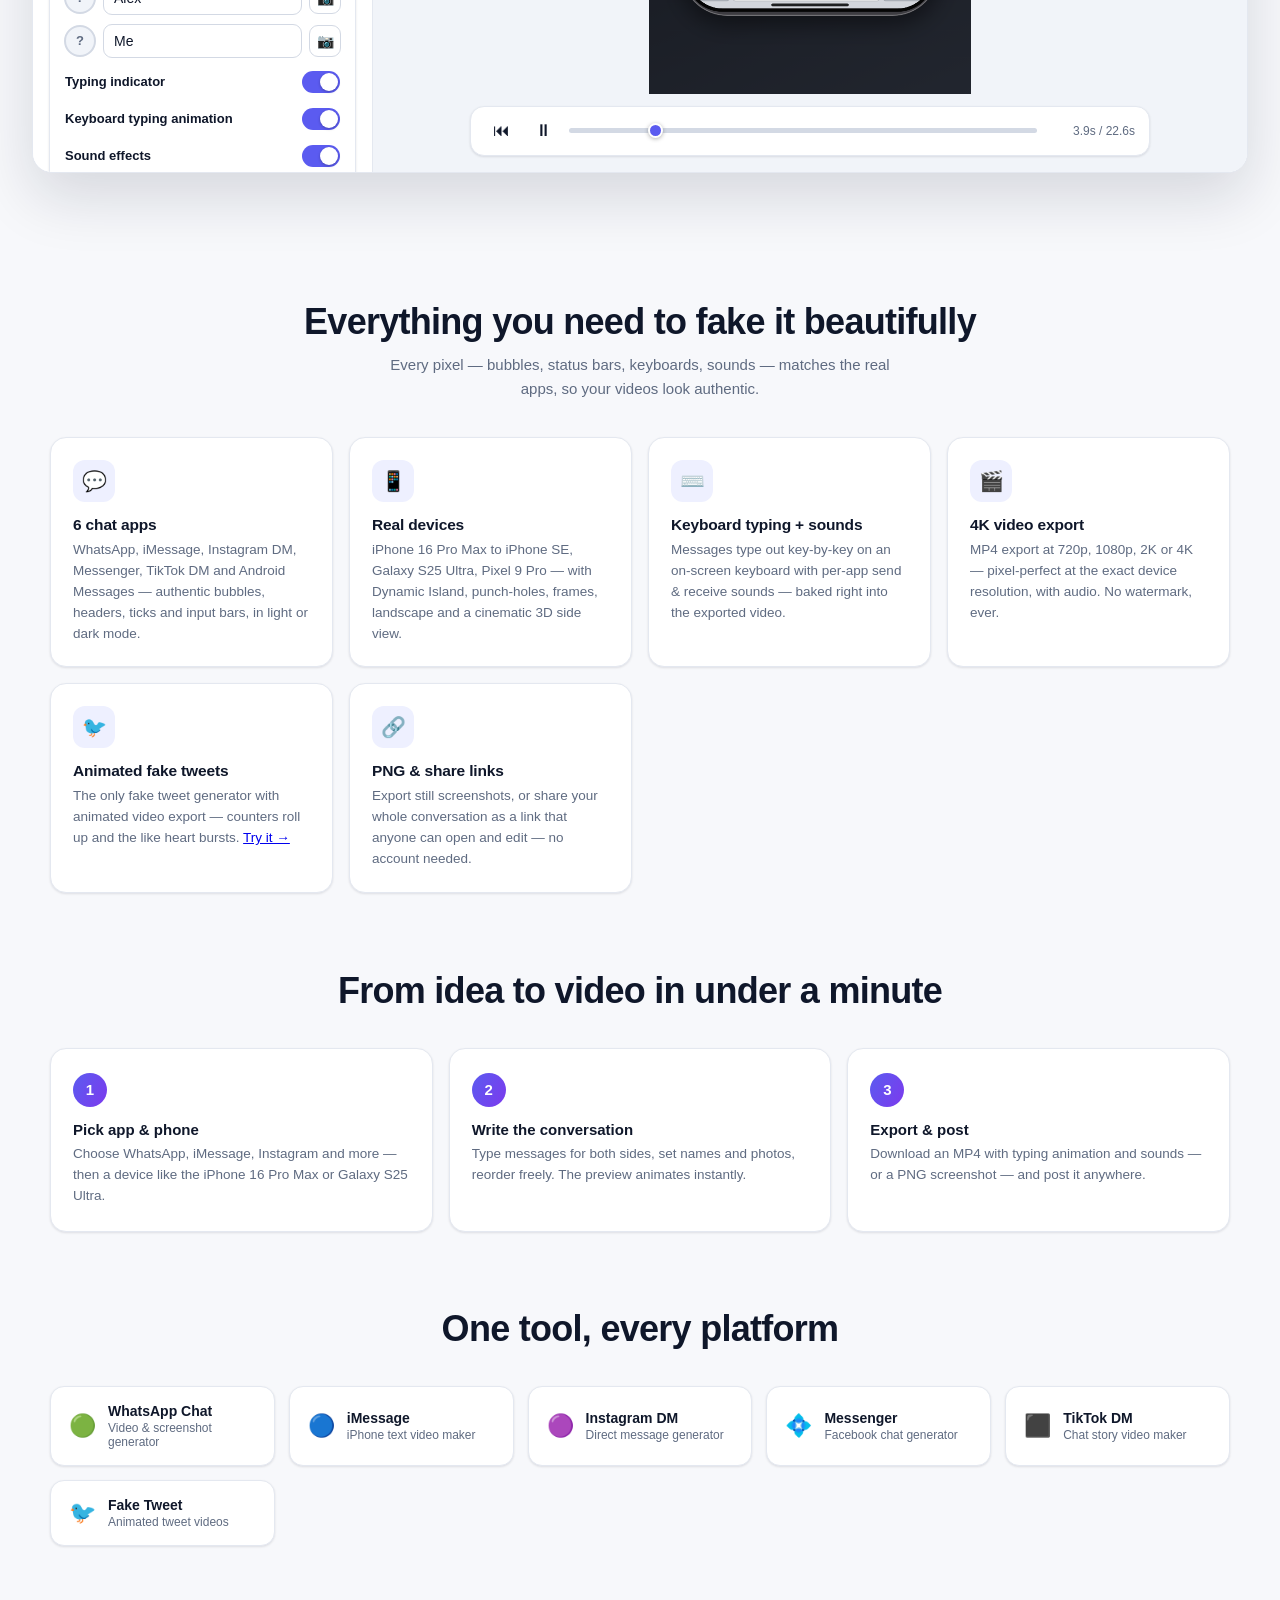
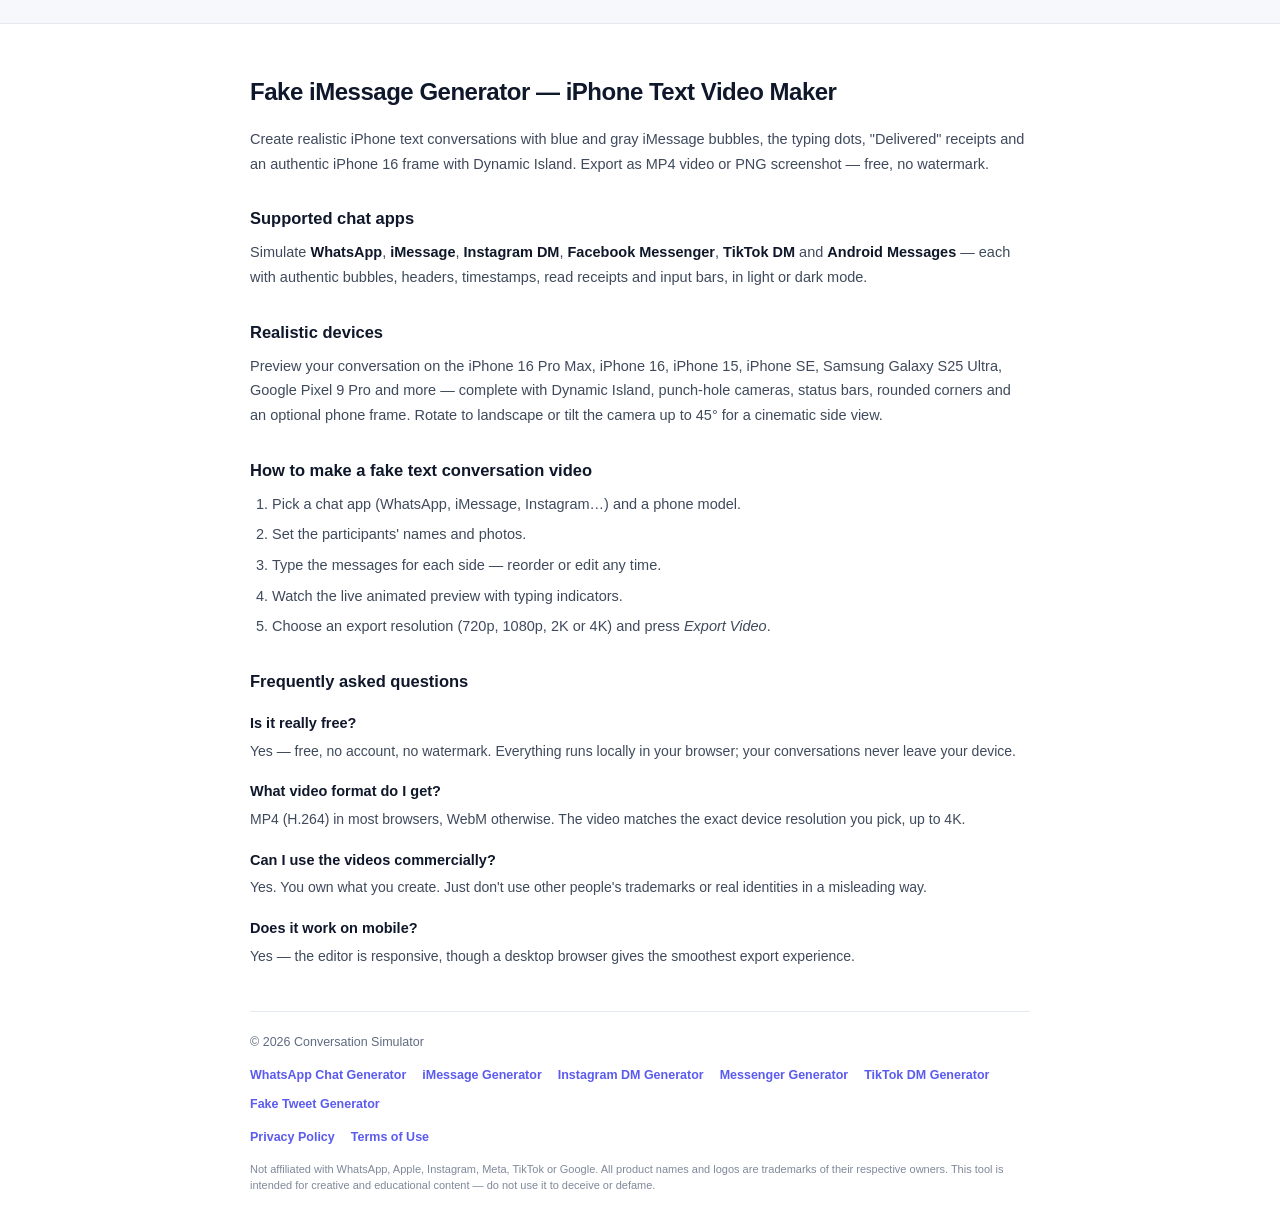
==== commit aac017fd: "Redesign: conversion-focused light SaaS landing + studio - New light design system (indigo/violet gr" ====
--- a/imessage-generator.html
+++ b/imessage-generator.html
@@ -69,7 +69,7 @@
 }
 </script>
 
-<link rel="stylesheet" href="css/style.css?v=4" />
+<link rel="stylesheet" href="css/style.css?v=8" />
 
 <!-- Monetization: set your AdSense publisher ID here after approval, e.g. 'ca-pub-1234567890123456' -->
 <script>window.PRESET_APP = 'imessage';</script>
@@ -99,6 +99,44 @@
 </script>
 </head>
 <body>
+
+<nav class="topnav">
+  <a class="nav-brand" href="./"><span class="logo">💬</span> Conversation Simulator</a>
+  <div class="nav-links">
+    <a href="whatsapp-chat-generator.html">WhatsApp</a>
+    <a href="imessage-generator.html">iMessage</a>
+    <a href="instagram-dm-generator.html">Instagram</a>
+    <a href="tiktok-dm-generator.html">TikTok</a>
+    <a href="tweet-generator.html">Fake Tweet</a>
+    <a href="#faq">FAQ</a>
+  </div>
+  <a class="btn-lg solid nav-cta" href="#studio" style="padding:9px 18px; font-size:13.5px;">Start creating</a>
+</nav>
+
+<header class="hero">
+  <div class="hero-grid">
+    <div class="hero-copy">
+      <h1 id="hero-title">Fake iMessage Generator <span class="grad-text">— free</span></h1>
+      <p class="hero-sub" id="hero-sub">Create realistic iPhone text conversations with blue and gray iMessage bubbles, the typing dots, "Delivered" receipts and an authentic iPhone 16 frame with Dynamic Island. Export as MP4 video or PNG screenshot — free, no watermark.</p>
+      <div class="hero-ctas">
+        <a class="btn-lg solid" href="#studio">Start creating — it's free →</a>
+        <a class="btn-lg outline" href="#how">See how it works</a>
+      </div>
+      <div class="trust-chips">
+        <span class="chip"><b>✓</b> 100% free</span>
+        <span class="chip"><b>✓</b> No watermark</span>
+        <span class="chip"><b>✓</b> No signup</span>
+        <span class="chip"><b>✓</b> Private — runs in your browser</span>
+      </div>
+    </div>
+    <div class="hero-demo">
+      <canvas id="hero-demo-canvas" width="440" height="900" aria-label="Live demo of an animated WhatsApp conversation"></canvas>
+      <span class="demo-caption">▲ Live demo — made with this tool</span>
+    </div>
+  </div>
+</header>
+
+<section class="studio-section" id="studio">
 <div class="app">
 
   <aside class="sidebar">
@@ -263,9 +301,83 @@
   </main>
 
 </div>
+</section>
+
+<section class="section" id="features">
+  <div class="section-inner">
+    <h2 class="section-title">Everything you need to fake it beautifully</h2>
+    <p class="section-sub">Every pixel — bubbles, status bars, keyboards, sounds — matches the real apps, so your videos look authentic.</p>
+    <div class="features-grid">
+      <div class="feature-card">
+        <div class="f-icon">💬</div>
+        <h3>6 chat apps</h3>
+        <p>WhatsApp, iMessage, Instagram DM, Messenger, TikTok DM and Android Messages — authentic bubbles, headers, ticks and input bars, in light or dark mode.</p>
+      </div>
+      <div class="feature-card">
+        <div class="f-icon">📱</div>
+        <h3>Real devices</h3>
+        <p>iPhone 16 Pro Max to iPhone SE, Galaxy S25 Ultra, Pixel 9 Pro — with Dynamic Island, punch-holes, frames, landscape and a cinematic 3D side view.</p>
+      </div>
+      <div class="feature-card">
+        <div class="f-icon">⌨️</div>
+        <h3>Keyboard typing + sounds</h3>
+        <p>Messages type out key-by-key on an on-screen keyboard with per-app send &amp; receive sounds — baked right into the exported video.</p>
+      </div>
+      <div class="feature-card">
+        <div class="f-icon">🎬</div>
+        <h3>4K video export</h3>
+        <p>MP4 export at 720p, 1080p, 2K or 4K — pixel-perfect at the exact device resolution, with audio. No watermark, ever.</p>
+      </div>
+      <div class="feature-card">
+        <div class="f-icon">🐦</div>
+        <h3>Animated fake tweets</h3>
+        <p>The only fake tweet generator with animated video export — counters roll up and the like heart bursts. <a href="tweet-generator.html">Try it →</a></p>
+      </div>
+      <div class="feature-card">
+        <div class="f-icon">🔗</div>
+        <h3>PNG &amp; share links</h3>
+        <p>Export still screenshots, or share your whole conversation as a link that anyone can open and edit — no account needed.</p>
+      </div>
+    </div>
+  </div>
+</section>
+
+<section class="section" id="how" style="padding-top:0;">
+  <div class="section-inner">
+    <h2 class="section-title">From idea to video in under a minute</h2>
+    <div class="steps">
+      <div class="step">
+        <h3>Pick app &amp; phone</h3>
+        <p>Choose WhatsApp, iMessage, Instagram and more — then a device like the iPhone 16 Pro Max or Galaxy S25 Ultra.</p>
+      </div>
+      <div class="step">
+        <h3>Write the conversation</h3>
+        <p>Type messages for both sides, set names and photos, reorder freely. The preview animates instantly.</p>
+      </div>
+      <div class="step">
+        <h3>Export &amp; post</h3>
+        <p>Download an MP4 with typing animation and sounds — or a PNG screenshot — and post it anywhere.</p>
+      </div>
+    </div>
+  </div>
+</section>
+
+<section class="section" id="generators" style="padding-top:0;">
+  <div class="section-inner">
+    <h2 class="section-title">One tool, every platform</h2>
+    <div class="gen-cards">
+      <a class="gen-card" href="whatsapp-chat-generator.html"><span class="g-icon">🟢</span><span>WhatsApp Chat<small>Video &amp; screenshot generator</small></span></a>
+      <a class="gen-card" href="imessage-generator.html"><span class="g-icon">🔵</span><span>iMessage<small>iPhone text video maker</small></span></a>
+      <a class="gen-card" href="instagram-dm-generator.html"><span class="g-icon">🟣</span><span>Instagram DM<small>Direct message generator</small></span></a>
+      <a class="gen-card" href="messenger-chat-generator.html"><span class="g-icon">💠</span><span>Messenger<small>Facebook chat generator</small></span></a>
+      <a class="gen-card" href="tiktok-dm-generator.html"><span class="g-icon">⬛</span><span>TikTok DM<small>Chat story video maker</small></span></a>
+      <a class="gen-card" href="tweet-generator.html"><span class="g-icon">🐦</span><span>Fake Tweet<small>Animated tweet videos</small></span></a>
+    </div>
+  </div>
+</section>
 
 <!-- SEO / content section (also required for ad-network approval) -->
-<section class="content-section">
+<section class="content-section" id="faq">
   <div class="content-inner">
     <div class="ad-slot" style="display:none"></div>
 
@@ -335,10 +447,10 @@
 
 <div id="toast" class="toast"></div>
 
-<script src="js/devices.js?v=7"></script>
-<script src="js/sounds.js?v=7"></script>
-<script src="js/renderer.js?v=7"></script>
-<script src="js/export.js?v=7"></script>
-<script src="js/app.js?v=7"></script>
+<script src="js/devices.js?v=8"></script>
+<script src="js/sounds.js?v=8"></script>
+<script src="js/renderer.js?v=8"></script>
+<script src="js/export.js?v=8"></script>
+<script src="js/app.js?v=8"></script>
 </body>
 </html>
--- a/css/style.css
+++ b/css/style.css
@@ -3,150 +3,329 @@
 [hidden] { display: none !important; }
 
 :root {
-  --bg: #0e1015;
-  --panel: #171a21;
-  --panel-2: #1e222b;
-  --border: #2a2f3a;
-  --text: #e8eaf0;
-  --muted: #8b93a3;
-  --accent: #4f8ef7;
-  --accent-2: #3671d9;
-  --danger: #e05d5d;
-  --radius: 10px;
+  --bg: #f7f8fb;
+  --surface: #ffffff;
+  --surface-2: #f1f4f9;
+  --border: #e4e8f0;
+  --border-strong: #d3d9e4;
+  --text: #0f172a;
+  --muted: #5f6b81;
+  --accent: #5b5bf0;
+  --accent-2: #7c3aed;
+  --accent-soft: #eef0ff;
+  --success: #16a34a;
+  --danger: #dc2626;
+  --radius: 12px;
+  --shadow-sm: 0 1px 2px rgba(15, 23, 42, 0.05), 0 1px 3px rgba(15, 23, 42, 0.06);
+  --shadow-md: 0 6px 24px rgba(15, 23, 42, 0.08);
+  --shadow-lg: 0 24px 60px rgba(15, 23, 42, 0.14);
+  --grad: linear-gradient(120deg, var(--accent), var(--accent-2));
   font-size: 14px;
 }
 
-html, body { height: 100%; }
+html { scroll-behavior: smooth; overflow-x: hidden; }
+html, body { min-height: 100%; }
 
 body {
   font-family: -apple-system, BlinkMacSystemFont, "Segoe UI", Roboto, "Helvetica Neue", Arial, sans-serif;
   background: var(--bg);
   color: var(--text);
-  overflow-x: hidden;
-  overflow-y: auto;
-}
-
-.app { display: flex; height: 100vh; }
-
-/* ------------------------------ content section ----------------------------- */
-
-.content-section {
-  border-top: 1px solid var(--border);
-  background: var(--panel);
-  padding: 48px 24px 32px;
-}
-.content-inner { max-width: 760px; margin: 0 auto; line-height: 1.65; color: #b9c0cd; }
-.content-inner h2 { color: var(--text); font-size: 22px; margin-bottom: 14px; letter-spacing: -0.01em; }
-.content-inner h3 { color: var(--text); font-size: 16px; margin: 26px 0 8px; }
-.content-inner p { font-size: 14px; margin-bottom: 10px; }
-.content-inner ol { font-size: 14px; padding-left: 22px; display: flex; flex-direction: column; gap: 5px; }
-.content-inner strong { color: var(--text); }
-.faq dt { color: var(--text); font-weight: 600; font-size: 14px; margin-top: 14px; }
-.faq dd { font-size: 13.5px; margin-top: 4px; }
-.ad-slot { margin: 26px 0; min-height: 0; }
-
-.site-footer {
-  margin-top: 42px; padding-top: 18px; border-top: 1px solid var(--border);
-  display: flex; flex-direction: column; gap: 10px; font-size: 12px; color: var(--muted);
-}
-.site-footer nav { display: flex; gap: 16px; }
-.site-footer nav.generator-links { flex-wrap: wrap; gap: 8px 16px; }
-.site-footer a { color: var(--accent); text-decoration: none; }
-.site-footer a:hover { text-decoration: underline; }
-.site-footer .disclaimer { font-size: 11px; opacity: 0.75; line-height: 1.5; }
-
-/* ---------------------------------- sidebar --------------------------------- */
+  -webkit-font-smoothing: antialiased;
+}
+
+/* ---------------------------------- top nav --------------------------------- */
+
+.topnav {
+  position: sticky; top: 0; z-index: 40;
+  display: flex; align-items: center; gap: 22px;
+  padding: 12px clamp(16px, 4vw, 48px);
+  background: rgba(255, 255, 255, 0.85);
+  backdrop-filter: blur(12px);
+  -webkit-backdrop-filter: blur(12px);
+  border-bottom: 1px solid var(--border);
+}
+.topnav .nav-brand {
+  display: flex; align-items: center; gap: 10px;
+  font-weight: 800; font-size: 15px; color: var(--text); text-decoration: none;
+  letter-spacing: -0.01em;
+}
+.topnav .nav-links { display: flex; gap: 18px; margin-left: 8px; overflow-x: auto; scrollbar-width: none; }
+.topnav .nav-links::-webkit-scrollbar { display: none; }
+.topnav .nav-links a {
+  color: var(--muted); text-decoration: none; font-size: 13px; font-weight: 600; white-space: nowrap;
+}
+.topnav .nav-links a:hover { color: var(--text); }
+.topnav .nav-cta { margin-left: auto; }
+
+.logo {
+  width: 34px; height: 34px; border-radius: 10px;
+  background: var(--grad);
+  display: grid; place-items: center; font-size: 17px; flex: none;
+  box-shadow: var(--shadow-sm);
+}
+
+/* ----------------------------------- hero ----------------------------------- */
+
+.hero {
+  position: relative;
+  padding: clamp(40px, 7vw, 88px) clamp(16px, 4vw, 48px) clamp(28px, 4vw, 56px);
+  overflow: hidden;
+}
+.hero::before {
+  content: "";
+  position: absolute; inset: -40% -20% auto;
+  height: 130%;
+  background:
+    radial-gradient(600px 420px at 18% 30%, rgba(91, 91, 240, 0.14), transparent 65%),
+    radial-gradient(700px 460px at 85% 20%, rgba(124, 58, 237, 0.12), transparent 65%);
+  pointer-events: none;
+}
+.hero-grid {
+  position: relative;
+  max-width: 1180px; margin: 0 auto;
+  display: grid; grid-template-columns: 1.15fr 0.85fr;
+  gap: clamp(24px, 5vw, 72px);
+  align-items: center;
+}
+.hero-copy h1 {
+  font-size: clamp(34px, 4.6vw, 58px);
+  line-height: 1.06;
+  letter-spacing: -0.03em;
+  font-weight: 850;
+}
+.hero-copy h1 .grad-text {
+  background: var(--grad);
+  -webkit-background-clip: text; background-clip: text;
+  -webkit-text-fill-color: transparent; color: transparent;
+}
+.hero-copy .hero-sub {
+  margin-top: 18px;
+  font-size: clamp(15px, 1.5vw, 18px);
+  line-height: 1.6;
+  color: var(--muted);
+  max-width: 54ch;
+}
+.hero-ctas { display: flex; gap: 12px; margin-top: 28px; flex-wrap: wrap; }
+
+.btn-lg {
+  display: inline-flex; align-items: center; gap: 8px;
+  padding: 14px 26px; border-radius: 12px;
+  font-size: 15.5px; font-weight: 700; text-decoration: none;
+  border: none; cursor: pointer; font-family: inherit;
+  transition: transform 0.12s ease, box-shadow 0.12s ease, filter 0.12s;
+}
+.btn-lg.solid {
+  background: var(--grad); color: #fff;
+  box-shadow: 0 8px 24px rgba(91, 91, 240, 0.35);
+}
+.btn-lg.solid:hover { transform: translateY(-1px); filter: brightness(1.06); }
+.btn-lg.outline {
+  background: var(--surface); color: var(--text);
+  border: 1.5px solid var(--border-strong);
+}
+.btn-lg.outline:hover { border-color: var(--accent); color: var(--accent); }
+
+.trust-chips { display: flex; gap: 8px; margin-top: 24px; flex-wrap: wrap; }
+.chip {
+  display: inline-flex; align-items: center; gap: 6px;
+  background: var(--surface); border: 1px solid var(--border);
+  padding: 6px 13px; border-radius: 999px;
+  font-size: 12.5px; font-weight: 600; color: var(--muted);
+  box-shadow: var(--shadow-sm);
+}
+.chip b { color: var(--success); font-size: 13px; }
+
+.hero-demo { display: grid; place-items: center; position: relative; }
+#hero-demo-canvas {
+  width: min(100%, 340px);
+  height: auto;
+  filter: drop-shadow(0 30px 50px rgba(15, 23, 42, 0.25));
+  border-radius: 18px;
+}
+.hero-demo .demo-caption {
+  position: absolute; bottom: -6px;
+  background: var(--surface); border: 1px solid var(--border);
+  box-shadow: var(--shadow-md);
+  padding: 7px 14px; border-radius: 999px;
+  font-size: 12px; font-weight: 700; color: var(--accent);
+}
+
+/* --------------------------------- sections --------------------------------- */
+
+.section { padding: clamp(40px, 6vw, 84px) clamp(16px, 4vw, 48px); }
+.section-inner { max-width: 1180px; margin: 0 auto; }
+.section-title {
+  font-size: clamp(24px, 3vw, 36px); font-weight: 800; letter-spacing: -0.02em;
+  text-align: center;
+}
+.section-sub {
+  text-align: center; color: var(--muted); margin-top: 10px; font-size: 15px;
+  max-width: 60ch; margin-left: auto; margin-right: auto; line-height: 1.6;
+}
+
+.features-grid {
+  display: grid; grid-template-columns: repeat(auto-fit, minmax(240px, 1fr));
+  gap: 16px; margin-top: 36px;
+}
+.feature-card {
+  background: var(--surface); border: 1px solid var(--border);
+  border-radius: 16px; padding: 22px;
+  box-shadow: var(--shadow-sm);
+  transition: transform 0.15s ease, box-shadow 0.15s ease;
+}
+.feature-card:hover { transform: translateY(-3px); box-shadow: var(--shadow-md); }
+.feature-card .f-icon {
+  width: 42px; height: 42px; border-radius: 12px; background: var(--accent-soft);
+  display: grid; place-items: center; font-size: 20px; margin-bottom: 14px;
+}
+.feature-card h3 { font-size: 15.5px; font-weight: 750; margin-bottom: 6px; letter-spacing: -0.01em; }
+.feature-card p { font-size: 13.5px; color: var(--muted); line-height: 1.55; }
+
+.steps {
+  display: grid; grid-template-columns: repeat(auto-fit, minmax(220px, 1fr));
+  gap: 16px; margin-top: 36px; counter-reset: step;
+}
+.step {
+  background: var(--surface); border: 1px solid var(--border);
+  border-radius: 16px; padding: 24px 22px; position: relative;
+  box-shadow: var(--shadow-sm);
+}
+.step::before {
+  counter-increment: step; content: counter(step);
+  display: grid; place-items: center;
+  width: 34px; height: 34px; border-radius: 50%;
+  background: var(--grad); color: #fff; font-weight: 800; font-size: 15px;
+  margin-bottom: 14px;
+}
+.step h3 { font-size: 15px; font-weight: 750; margin-bottom: 6px; }
+.step p { font-size: 13.5px; color: var(--muted); line-height: 1.55; }
+
+.gen-cards {
+  display: grid; grid-template-columns: repeat(auto-fit, minmax(200px, 1fr));
+  gap: 14px; margin-top: 36px;
+}
+.gen-card {
+  display: flex; align-items: center; gap: 12px;
+  background: var(--surface); border: 1px solid var(--border);
+  border-radius: 14px; padding: 16px 18px;
+  text-decoration: none; color: var(--text);
+  font-weight: 700; font-size: 14px;
+  box-shadow: var(--shadow-sm);
+  transition: transform 0.15s ease, border-color 0.15s, box-shadow 0.15s;
+}
+.gen-card:hover { transform: translateY(-2px); border-color: var(--accent); box-shadow: var(--shadow-md); }
+.gen-card .g-icon { font-size: 22px; }
+.gen-card span small { display: block; color: var(--muted); font-weight: 500; font-size: 12px; margin-top: 2px; }
+
+/* --------------------------------- the studio -------------------------------- */
+
+.studio-section { padding: clamp(24px, 4vw, 56px) clamp(10px, 2.5vw, 32px); }
+.app {
+  display: flex;
+  height: min(92vh, 980px);
+  max-width: 1760px;
+  margin: 0 auto;
+  background: var(--surface);
+  border: 1px solid var(--border);
+  border-radius: 20px;
+  overflow: hidden;
+  box-shadow: var(--shadow-lg);
+}
 
 .sidebar {
   width: 340px;
   min-width: 340px;
-  background: var(--panel);
+  background: var(--surface);
   border-right: 1px solid var(--border);
   overflow-y: auto;
   padding: 18px 16px 40px;
   display: flex;
   flex-direction: column;
-  gap: 16px;
+  gap: 14px;
 }
 
 .brand { display: flex; align-items: center; gap: 12px; padding: 2px 4px 6px; }
-.brand .logo {
-  width: 40px; height: 40px; border-radius: 12px;
-  background: linear-gradient(135deg, #4f8ef7, #7b5cf0);
-  display: grid; place-items: center; font-size: 20px;
-}
-.brand h1 { font-size: 15px; font-weight: 700; letter-spacing: -0.01em; }
+.brand h1 { font-size: 15px; font-weight: 800; letter-spacing: -0.01em; }
 .brand p { font-size: 11.5px; color: var(--muted); margin-top: 1px; }
 
 .panel {
-  background: var(--panel-2);
+  background: var(--surface);
   border: 1px solid var(--border);
   border-radius: var(--radius);
   padding: 14px;
   display: flex;
   flex-direction: column;
   gap: 11px;
+  box-shadow: var(--shadow-sm);
 }
 .panel h2 {
   font-size: 11px; text-transform: uppercase; letter-spacing: 0.09em;
-  color: var(--muted); font-weight: 700;
+  color: var(--muted); font-weight: 800;
 }
 
 .field { display: flex; flex-direction: column; gap: 5px; flex: 1; }
-.field > span { font-size: 12px; color: var(--muted); }
+.field > span { font-size: 12px; color: var(--muted); font-weight: 600; }
 
 select, input[type="text"], input[type="number"], textarea {
-  background: var(--panel);
-  border: 1px solid var(--border);
+  background: var(--surface);
+  border: 1px solid var(--border-strong);
   color: var(--text);
-  border-radius: 8px;
+  border-radius: 9px;
   padding: 8px 10px;
   font: inherit;
   width: 100%;
   outline: none;
-}
-select:focus, input:focus, textarea:focus { border-color: var(--accent); }
+  transition: border-color 0.12s, box-shadow 0.12s;
+}
+select:focus, input:focus, textarea:focus {
+  border-color: var(--accent);
+  box-shadow: 0 0 0 3px rgba(91, 91, 240, 0.14);
+}
 input[type="color"] {
-  width: 100%; height: 34px; border: 1px solid var(--border);
-  border-radius: 8px; background: var(--panel); padding: 3px; cursor: pointer;
+  width: 100%; height: 34px; border: 1px solid var(--border-strong);
+  border-radius: 9px; background: var(--surface); padding: 3px; cursor: pointer;
 }
 
 .dual-input { display: flex; gap: 8px; }
 
-.segmented { display: flex; background: var(--panel); border: 1px solid var(--border); border-radius: 8px; overflow: hidden; }
+.segmented { display: flex; background: var(--surface-2); border: 1px solid var(--border); border-radius: 9px; overflow: hidden; padding: 3px; gap: 3px; }
 .segmented button {
-  flex: 1; padding: 8px 0; background: transparent; color: var(--muted);
-  border: none; font: inherit; cursor: pointer;
-}
-.segmented button.active { background: var(--accent); color: #fff; font-weight: 600; }
+  flex: 1; padding: 7px 0; background: transparent; color: var(--muted);
+  border: none; font: inherit; font-weight: 650; cursor: pointer; border-radius: 6px;
+}
+.segmented button.active { background: var(--surface); color: var(--accent); box-shadow: var(--shadow-sm); }
 .segmented button:disabled { opacity: 0.4; cursor: not-allowed; }
 
 .toggle-row {
   display: flex; justify-content: space-between; align-items: center;
-  font-size: 13px; cursor: pointer; padding: 2px 1px;
+  font-size: 13px; font-weight: 600; cursor: pointer; padding: 2px 1px;
 }
 .toggle-row input[type="checkbox"] {
   appearance: none; width: 38px; height: 22px; border-radius: 11px;
-  background: var(--border); position: relative; cursor: pointer; transition: background 0.15s;
+  background: var(--border-strong); position: relative; cursor: pointer; transition: background 0.15s;
+  flex: none;
 }
 .toggle-row input[type="checkbox"]::after {
   content: ""; position: absolute; top: 2px; left: 2px;
-  width: 18px; height: 18px; border-radius: 50%; background: #fff; transition: left 0.15s;
+  width: 18px; height: 18px; border-radius: 50%; background: #fff;
+  transition: left 0.15s; box-shadow: 0 1px 3px rgba(0,0,0,0.25);
 }
 .toggle-row input[type="checkbox"]:checked { background: var(--accent); }
 .toggle-row input[type="checkbox"]:checked::after { left: 18px; }
 
 button.primary {
-  background: linear-gradient(180deg, var(--accent), var(--accent-2));
-  color: #fff; border: none; border-radius: 8px;
-  padding: 11px; font: inherit; font-weight: 700; cursor: pointer;
-}
-button.primary:hover { filter: brightness(1.08); }
-button.primary:disabled { opacity: 0.5; cursor: wait; }
+  background: var(--grad);
+  color: #fff; border: none; border-radius: 10px;
+  padding: 12px; font: inherit; font-weight: 750; cursor: pointer;
+  box-shadow: 0 6px 18px rgba(91, 91, 240, 0.3);
+  transition: transform 0.12s, filter 0.12s;
+}
+button.primary:hover { filter: brightness(1.06); transform: translateY(-1px); }
+button.primary:disabled { opacity: 0.5; cursor: wait; transform: none; }
 
 button.ghost {
-  background: transparent; border: 1px dashed var(--border); color: var(--muted);
-  border-radius: 8px; padding: 8px 10px; font: inherit; cursor: pointer; flex: 1;
+  background: var(--surface); border: 1px solid var(--border-strong); color: var(--muted);
+  border-radius: 9px; padding: 8px 10px; font: inherit; font-weight: 650; cursor: pointer; flex: 1;
 }
 button.ghost:hover { border-color: var(--accent); color: var(--accent); }
 button.ghost.small { padding: 4px 10px; font-size: 12px; flex: 0; }
@@ -160,33 +339,32 @@
 
 .avatar-thumb {
   width: 32px; height: 32px; min-width: 32px; border-radius: 50%;
-  background-color: var(--panel); background-size: cover; background-position: center;
-  border: 2px solid var(--border); position: relative;
-}
-.avatar-thumb.them:not(.has-photo)::after,
-.avatar-thumb.me:not(.has-photo)::after {
+  background-color: var(--surface-2); background-size: cover; background-position: center;
+  border: 2px solid var(--border-strong); position: relative;
+}
+.avatar-thumb:not(.has-photo)::after {
   content: "?"; position: absolute; inset: 0; display: grid; place-items: center;
   color: var(--muted); font-size: 13px; font-weight: 700;
 }
 .avatar-thumb.has-photo { border-color: var(--accent); }
 
 .photo-btn {
-  width: 32px; height: 32px; min-width: 32px; display: grid; place-items: center;
-  background: var(--panel); border: 1px solid var(--border); border-radius: 8px;
-  cursor: pointer; font-size: 14px;
-}
-.photo-btn:hover { border-color: var(--accent); }
+  min-width: 32px; height: 32px; display: inline-flex; align-items: center; justify-content: center; gap: 5px;
+  background: var(--surface); border: 1px solid var(--border-strong); border-radius: 9px;
+  cursor: pointer; font-size: 14px; font-weight: 650; color: var(--muted);
+}
+.photo-btn:hover { border-color: var(--accent); color: var(--accent); }
 
 .clear-photo {
   width: 22px; height: 22px; min-width: 22px; border-radius: 50%;
-  background: var(--panel); border: 1px solid var(--border); color: var(--muted);
+  background: var(--surface); border: 1px solid var(--border-strong); color: var(--muted);
   font-size: 10px; cursor: pointer;
 }
 .clear-photo:hover { color: var(--danger); border-color: var(--danger); }
 
 /* ------------------------------- angle control ------------------------------ */
 
-.angle-value { color: var(--text); font-weight: 700; margin-left: 4px; }
+.angle-value { color: var(--accent); font-weight: 800; margin-left: 4px; }
 .angle-presets { display: flex; gap: 6px; margin-top: 2px; }
 .angle-presets button { font-size: 11px; padding: 4px 6px; flex: 1; }
 
@@ -196,23 +374,24 @@
 
 .msg-row {
   display: flex; gap: 6px; align-items: flex-start;
-  background: var(--panel); border: 1px solid var(--border);
-  border-radius: 8px; padding: 6px;
+  background: var(--surface-2); border: 1px solid var(--border);
+  border-radius: 10px; padding: 6px;
 }
 .msg-row.me { border-left: 3px solid var(--accent); }
-.msg-row:not(.me) { border-left: 3px solid #58c07a; }
+.msg-row:not(.me) { border-left: 3px solid #22c55e; }
 
 .sender-btn {
-  min-width: 46px; padding: 6px 0; font-size: 11px; font-weight: 700;
-  border: none; border-radius: 6px; cursor: pointer;
-  background: #58c07a22; color: #58c07a;
-}
-.msg-row.me .sender-btn { background: #4f8ef722; color: var(--accent); }
+  min-width: 46px; padding: 6px 0; font-size: 11px; font-weight: 800;
+  border: none; border-radius: 7px; cursor: pointer;
+  background: #dcfce7; color: #15803d;
+}
+.msg-row.me .sender-btn { background: var(--accent-soft); color: var(--accent); }
 
 .msg-row textarea {
   border: none; background: transparent; resize: none; padding: 5px 4px;
-  min-height: 28px; line-height: 1.35; overflow: hidden;
-}
+  min-height: 28px; line-height: 1.35; overflow: hidden; box-shadow: none;
+}
+.msg-row textarea:focus { box-shadow: none; }
 
 .msg-controls { display: flex; flex-direction: column; gap: 2px; }
 .msg-controls button {
@@ -225,10 +404,10 @@
 /* ---------------------------------- progress -------------------------------- */
 
 .progress { display: flex; flex-direction: column; gap: 8px; }
-.progress-track { height: 8px; background: var(--panel); border-radius: 4px; overflow: hidden; border: 1px solid var(--border); }
-.progress-bar { height: 100%; width: 0%; background: linear-gradient(90deg, var(--accent), #7b5cf0); transition: width 0.15s linear; }
+.progress-track { height: 8px; background: var(--surface-2); border-radius: 4px; overflow: hidden; border: 1px solid var(--border); }
+.progress-bar { height: 100%; width: 0%; background: var(--grad); transition: width 0.15s linear; }
 .progress-row { display: flex; justify-content: space-between; align-items: center; font-size: 12px; color: var(--muted); }
-.progress-hint { font-size: 11px; color: var(--muted); opacity: 0.75; line-height: 1.4; }
+.progress-hint { font-size: 11px; color: var(--muted); opacity: 0.8; line-height: 1.4; }
 
 /* ----------------------------------- stage ---------------------------------- */
 
@@ -236,20 +415,24 @@
   flex: 1; display: flex; flex-direction: column;
   align-items: center; padding: 16px 24px;
   min-width: 0;
+  background:
+    radial-gradient(800px 500px at 70% 10%, rgba(91, 91, 240, 0.06), transparent 60%),
+    var(--surface-2);
 }
 
 .stage-top { display: flex; gap: 8px; padding-bottom: 10px; }
 .badge {
-  background: var(--panel-2); border: 1px solid var(--border);
-  padding: 4px 12px; border-radius: 20px; font-size: 12px; font-weight: 600;
-}
-.badge.subtle { color: var(--muted); font-weight: 500; }
+  background: var(--surface); border: 1px solid var(--border);
+  padding: 4px 12px; border-radius: 20px; font-size: 12px; font-weight: 700;
+  box-shadow: var(--shadow-sm);
+}
+.badge.subtle { color: var(--muted); font-weight: 600; }
 
 .canvas-wrap {
   flex: 1; min-height: 0; width: 100%;
   display: grid; place-items: center;
 }
-#preview-canvas {
+#preview-canvas, #tweet-canvas {
   width: 100%;
   height: 100%;
   min-width: 0;
@@ -260,42 +443,79 @@
 .transport {
   display: flex; align-items: center; gap: 10px;
   width: min(680px, 100%);
-  background: var(--panel-2); border: 1px solid var(--border);
-  border-radius: 12px; padding: 8px 14px; margin-top: 12px;
+  background: var(--surface); border: 1px solid var(--border);
+  border-radius: 14px; padding: 8px 14px; margin-top: 12px;
+  box-shadow: var(--shadow-sm);
 }
 .transport button {
   background: transparent; border: none; color: var(--text);
   font-size: 17px; cursor: pointer; width: 32px; height: 32px; border-radius: 8px;
 }
-.transport button:hover { background: var(--border); }
+.transport button:hover { background: var(--surface-2); }
 .transport .time { font-size: 12px; color: var(--muted); min-width: 88px; text-align: right; font-variant-numeric: tabular-nums; }
 
 input[type="range"] {
   flex: 1; appearance: none; height: 5px; border-radius: 3px;
-  background: var(--border); outline: none; cursor: pointer;
+  background: var(--border-strong); outline: none; cursor: pointer;
 }
 input[type="range"]::-webkit-slider-thumb {
   appearance: none; width: 15px; height: 15px; border-radius: 50%;
-  background: var(--accent); border: 2px solid #fff2;
+  background: var(--accent); border: 2.5px solid #fff;
+  box-shadow: 0 1px 4px rgba(0,0,0,0.3);
 }
 
 /* ----------------------------------- toast ---------------------------------- */
 
 .toast {
   position: fixed; bottom: 22px; left: 50%; transform: translate(-50%, 80px);
-  background: var(--panel-2); border: 1px solid var(--border);
-  padding: 11px 20px; border-radius: 10px; font-size: 13px;
+  background: var(--text); color: #fff;
+  padding: 11px 20px; border-radius: 12px; font-size: 13px; font-weight: 600;
   opacity: 0; transition: all 0.25s ease; pointer-events: none;
-  box-shadow: 0 8px 30px rgba(0,0,0,0.4); z-index: 50;
+  box-shadow: var(--shadow-lg); z-index: 50;
 }
 .toast.show { opacity: 1; transform: translate(-50%, 0); }
-.toast.error { border-color: var(--danger); color: #f0b0b0; }
+.toast.error { background: var(--danger); }
+
+/* ------------------------------ content / footer ----------------------------- */
+
+.content-section {
+  border-top: 1px solid var(--border);
+  background: var(--surface);
+  padding: 48px 24px 32px;
+}
+.content-inner { max-width: 780px; margin: 0 auto; line-height: 1.7; color: #3f4a5c; }
+.content-inner h2 { color: var(--text); font-size: 24px; margin-bottom: 14px; letter-spacing: -0.02em; font-weight: 800; }
+.content-inner h3 { color: var(--text); font-size: 16.5px; margin: 28px 0 8px; font-weight: 750; }
+.content-inner p { font-size: 14.5px; margin-bottom: 10px; }
+.content-inner ol { font-size: 14.5px; padding-left: 22px; display: flex; flex-direction: column; gap: 6px; }
+.content-inner strong { color: var(--text); }
+.faq dt { color: var(--text); font-weight: 700; font-size: 14.5px; margin-top: 16px; }
+.faq dd { font-size: 14px; margin-top: 4px; }
+.ad-slot { margin: 26px 0; min-height: 0; }
+
+.site-footer {
+  margin-top: 42px; padding-top: 20px; border-top: 1px solid var(--border);
+  display: flex; flex-direction: column; gap: 12px; font-size: 12.5px; color: var(--muted);
+}
+.site-footer nav { display: flex; gap: 16px; }
+.site-footer nav.generator-links { flex-wrap: wrap; gap: 8px 16px; }
+.site-footer a { color: var(--accent); text-decoration: none; font-weight: 600; }
+.site-footer a:hover { text-decoration: underline; }
+.site-footer .disclaimer { font-size: 11px; opacity: 0.8; line-height: 1.5; }
 
 /* --------------------------------- responsive ------------------------------- */
 
+@media (max-width: 980px) {
+  .hero-grid { grid-template-columns: 1fr; text-align: center; }
+  .hero-copy .hero-sub { margin-left: auto; margin-right: auto; }
+  .hero-ctas, .trust-chips { justify-content: center; }
+  .hero-demo { order: -1; }
+  #hero-demo-canvas { width: min(70%, 260px); }
+}
+
 @media (max-width: 900px) {
-  .app { flex-direction: column; overflow-y: auto; height: auto; }
-  body { overflow: auto; }
+  .app { flex-direction: column; height: auto; }
   .sidebar { width: 100%; min-width: 0; border-right: none; border-bottom: 1px solid var(--border); }
-  .stage { min-height: 80vh; }
-}
+  .stage { min-height: 78vh; }
+  .topnav .nav-links { display: none; }
+}
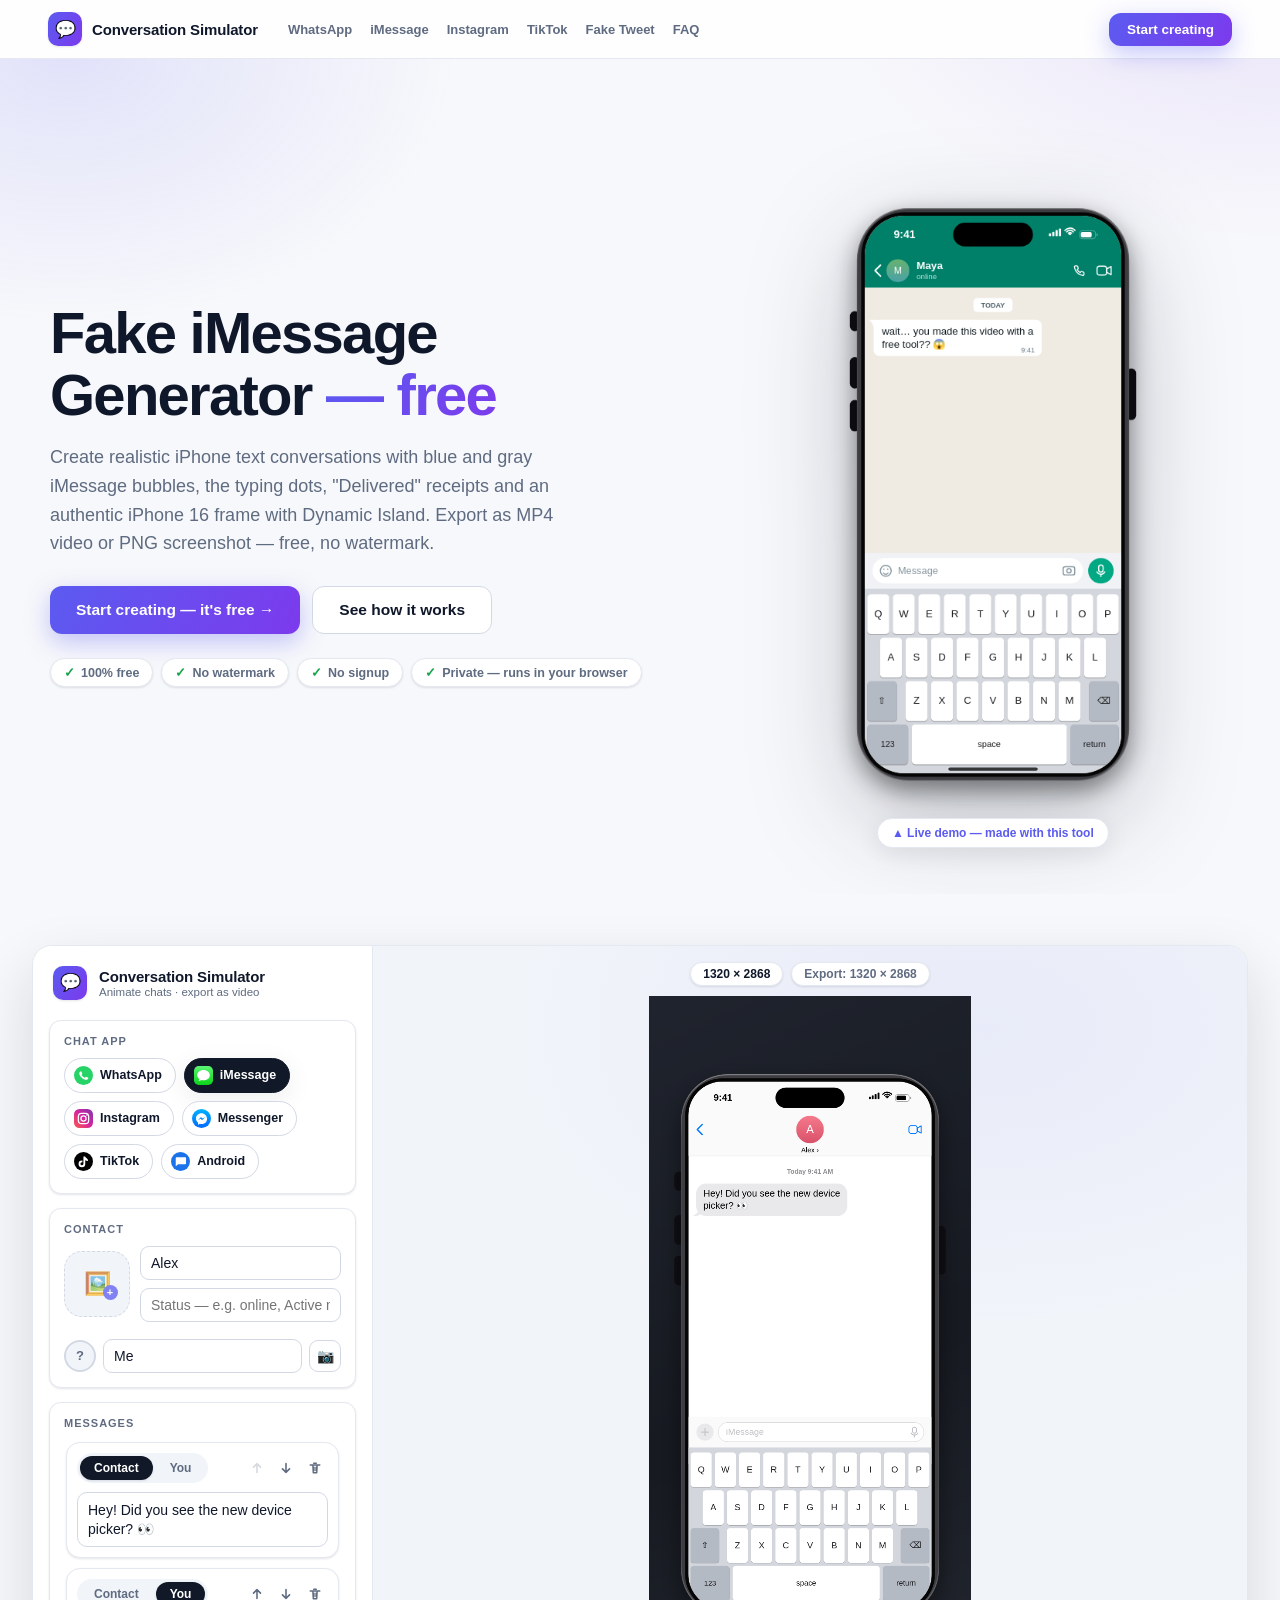
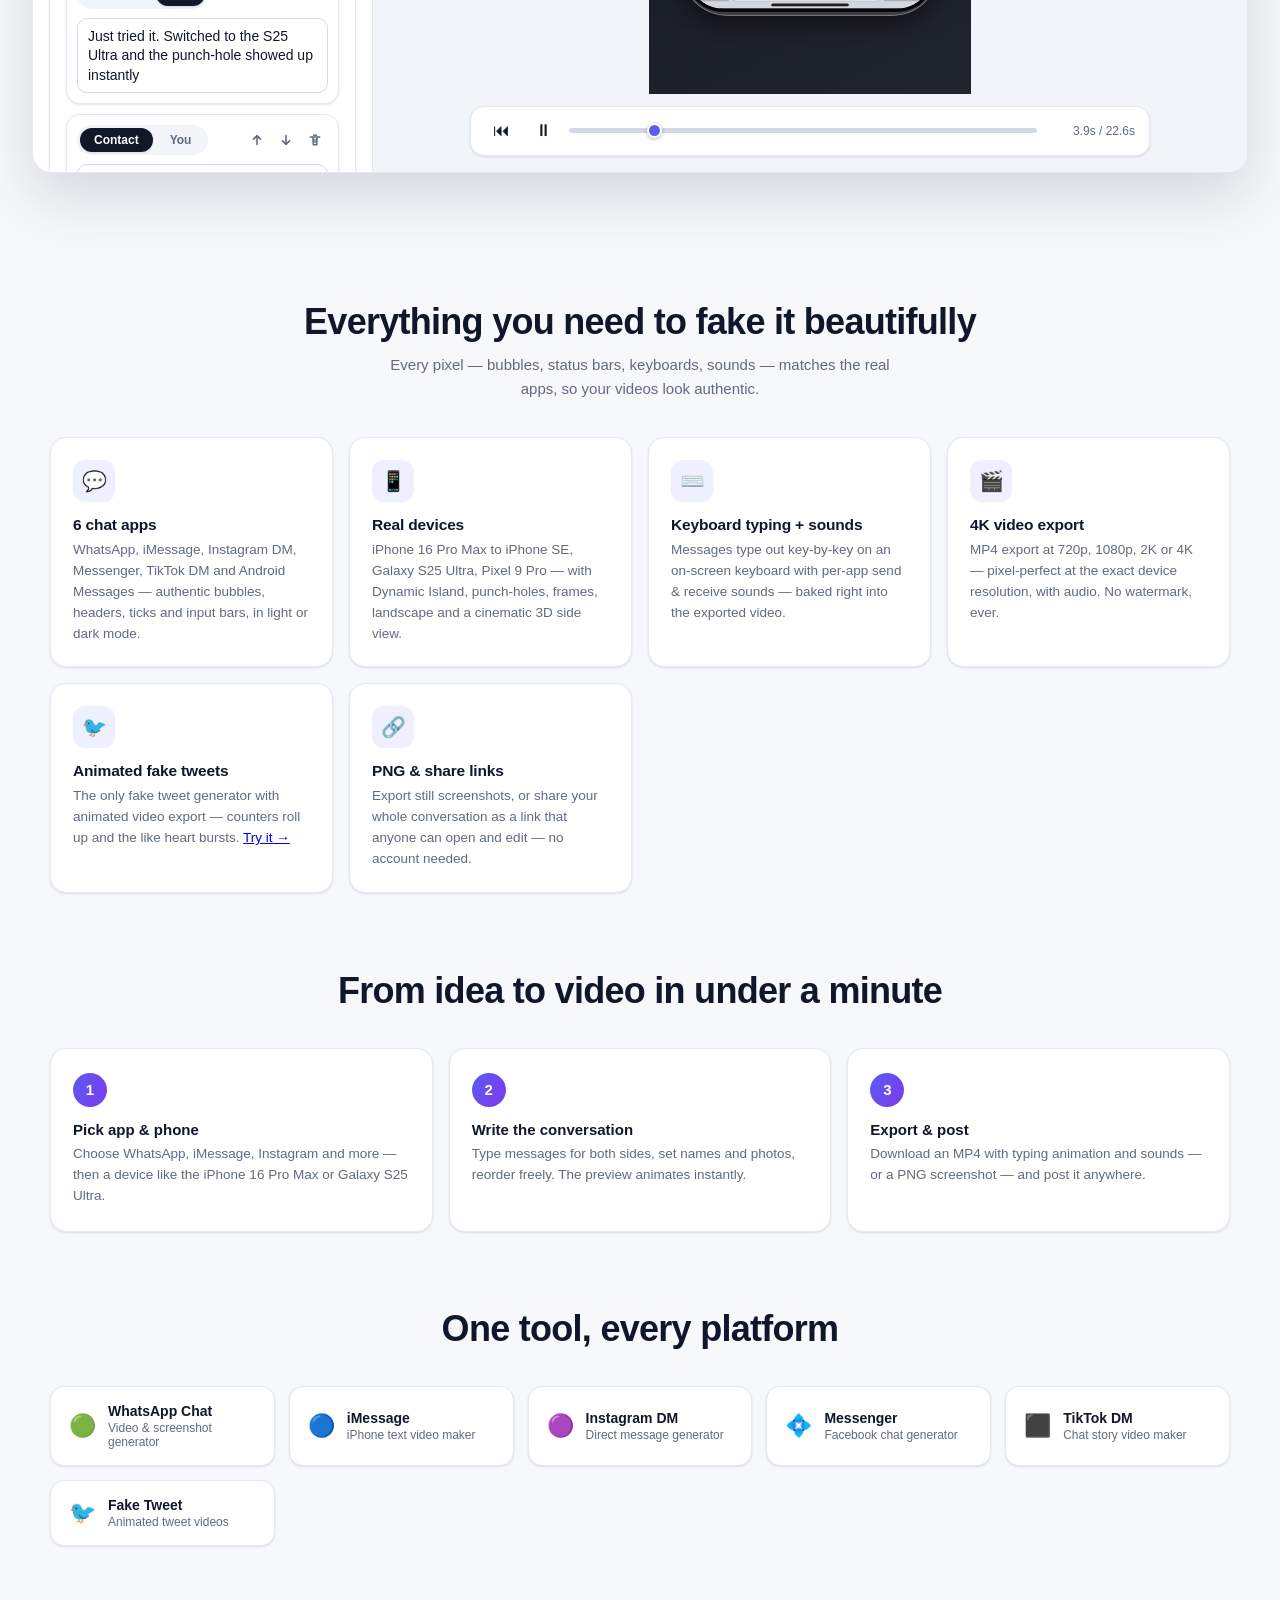
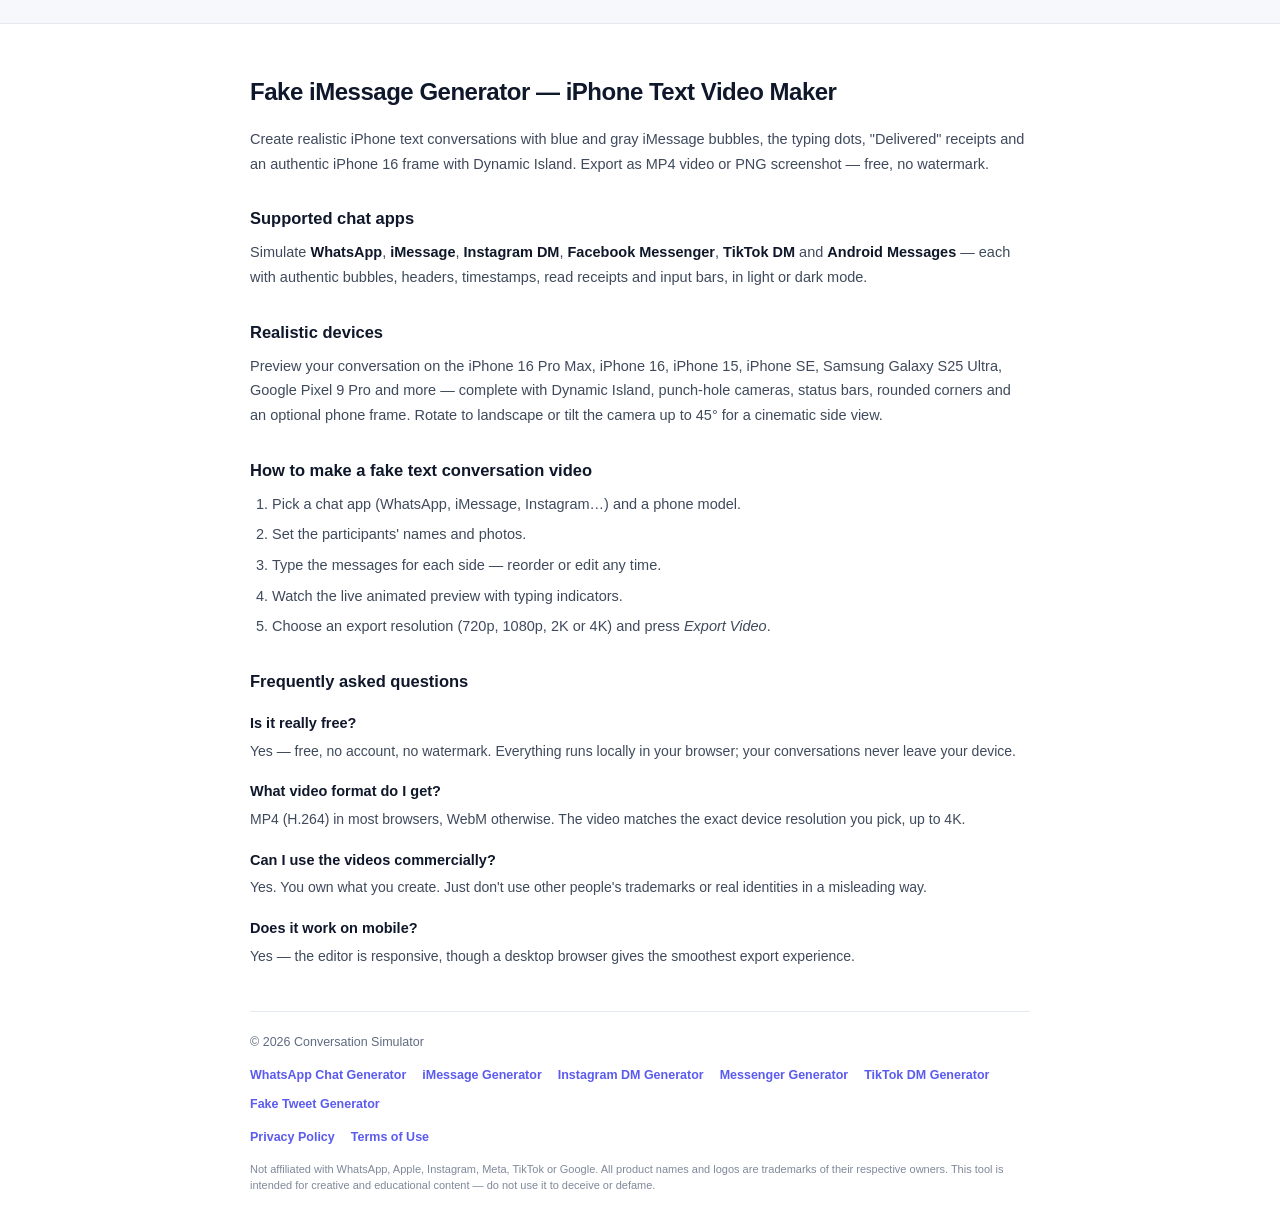
==== commit 3da0befc: "Editor UX redesign: app pills, contact card, message cards - Chat app selector is now icon pills (br" ====
--- a/imessage-generator.html
+++ b/imessage-generator.html
@@ -69,7 +69,7 @@
 }
 </script>
 
-<link rel="stylesheet" href="css/style.css?v=8" />
+<link rel="stylesheet" href="css/style.css?v=9" />
 
 <!-- Monetization: set your AdSense publisher ID here after approval, e.g. 'ca-pub-1234567890123456' -->
 <script>window.PRESET_APP = 'imessage';</script>
@@ -149,6 +149,57 @@
     </header>
 
     <section class="panel">
+      <h2>Chat app</h2>
+      <div id="app-pills" class="app-pills"></div>
+    </section>
+
+    <section class="panel">
+      <h2>Contact</h2>
+      <div class="contact-editor">
+        <label class="avatar-upload" id="contact-thumb" title="Upload their photo">
+          <span class="avatar-upload-icon">🖼️<small>+</small></span>
+          <input id="contact-photo" type="file" accept="image/*" hidden />
+        </label>
+        <div class="contact-fields">
+          <input id="contact-name" type="text" placeholder="Contact name" />
+          <input id="contact-status" type="text" placeholder="Status — e.g. online, Active now" />
+        </div>
+        <button id="contact-photo-clear" class="clear-photo" title="Remove photo" hidden>✕</button>
+      </div>
+      <div class="participant-row your-profile">
+        <div id="my-thumb" class="avatar-thumb me" title="Your photo"></div>
+        <input id="my-name" type="text" placeholder="Your name (shown in TikTok)" />
+        <label class="photo-btn" title="Upload your photo">
+          📷<input id="my-photo" type="file" accept="image/*" hidden />
+        </label>
+        <button id="my-photo-clear" class="clear-photo" title="Remove photo" hidden>✕</button>
+      </div>
+    </section>
+
+    <section class="panel">
+      <h2>Messages</h2>
+      <div id="message-list" class="message-list"></div>
+      <div class="add-buttons">
+        <button id="add-them-btn" class="ghost">+ Contact message</button>
+        <button id="add-me-btn" class="ghost">+ Your message</button>
+      </div>
+      <div class="anim-toggles">
+        <label class="toggle-row">
+          <span>Typing indicator</span>
+          <input type="checkbox" id="typing-toggle" checked />
+        </label>
+        <label class="toggle-row">
+          <span>Keyboard typing animation</span>
+          <input type="checkbox" id="keyboard-toggle" checked />
+        </label>
+        <label class="toggle-row">
+          <span>Sound effects</span>
+          <input type="checkbox" id="sounds-toggle" checked />
+        </label>
+      </div>
+    </section>
+
+    <section class="panel">
       <h2>Device</h2>
       <label class="field">
         <span>Simulated device</span>
@@ -193,50 +244,6 @@
         <span>Background color</span>
         <input type="color" id="bg-color" value="#17191e" />
       </label>
-    </section>
-
-    <section class="panel">
-      <h2>Conversation</h2>
-      <label class="field">
-        <span>Chat app</span>
-        <select id="app-select"></select>
-      </label>
-      <div class="field">
-        <span>Participants</span>
-        <div class="participant-row">
-          <div id="contact-thumb" class="avatar-thumb them" title="Their photo"></div>
-          <input id="contact-name" type="text" placeholder="Contact name" />
-          <label class="photo-btn" title="Upload photo">
-            📷<input id="contact-photo" type="file" accept="image/*" hidden />
-          </label>
-          <button id="contact-photo-clear" class="clear-photo" title="Remove photo" hidden>✕</button>
-        </div>
-        <div class="participant-row">
-          <div id="my-thumb" class="avatar-thumb me" title="Your photo"></div>
-          <input id="my-name" type="text" placeholder="Your name" />
-          <label class="photo-btn" title="Upload photo">
-            📷<input id="my-photo" type="file" accept="image/*" hidden />
-          </label>
-          <button id="my-photo-clear" class="clear-photo" title="Remove photo" hidden>✕</button>
-        </div>
-      </div>
-      <label class="toggle-row">
-        <span>Typing indicator</span>
-        <input type="checkbox" id="typing-toggle" checked />
-      </label>
-      <label class="toggle-row">
-        <span>Keyboard typing animation</span>
-        <input type="checkbox" id="keyboard-toggle" checked />
-      </label>
-      <label class="toggle-row">
-        <span>Sound effects</span>
-        <input type="checkbox" id="sounds-toggle" checked />
-      </label>
-      <div id="message-list" class="message-list"></div>
-      <div class="add-buttons">
-        <button id="add-them-btn" class="ghost">+ Received</button>
-        <button id="add-me-btn" class="ghost">+ Sent</button>
-      </div>
     </section>
 
     <section class="panel">
@@ -447,10 +454,10 @@
 
 <div id="toast" class="toast"></div>
 
-<script src="js/devices.js?v=8"></script>
-<script src="js/sounds.js?v=8"></script>
-<script src="js/renderer.js?v=8"></script>
-<script src="js/export.js?v=8"></script>
-<script src="js/app.js?v=8"></script>
+<script src="js/devices.js?v=9"></script>
+<script src="js/sounds.js?v=9"></script>
+<script src="js/renderer.js?v=9"></script>
+<script src="js/export.js?v=9"></script>
+<script src="js/app.js?v=9"></script>
 </body>
 </html>
--- a/css/style.css
+++ b/css/style.css
@@ -368,38 +368,88 @@
 .angle-presets { display: flex; gap: 6px; margin-top: 2px; }
 .angle-presets button { font-size: 11px; padding: 4px 6px; flex: 1; }
 
+/* -------------------------------- app pills --------------------------------- */
+
+.app-pills { display: flex; flex-wrap: wrap; gap: 8px; }
+.app-pill {
+  display: inline-flex; align-items: center; gap: 7px;
+  padding: 7px 13px 7px 9px; border-radius: 999px;
+  border: 1.5px solid var(--border-strong); background: var(--surface);
+  font: inherit; font-weight: 700; font-size: 12.5px; color: var(--text);
+  cursor: pointer; transition: all 0.12s ease;
+}
+.app-pill svg { width: 19px; height: 19px; flex: none; }
+.app-pill:hover { border-color: var(--accent); transform: translateY(-1px); }
+.app-pill.active { background: #111827; border-color: #111827; color: #fff; box-shadow: var(--shadow-md); }
+
+/* ------------------------------ contact editor ------------------------------ */
+
+.contact-editor { display: flex; gap: 10px; align-items: center; }
+.contact-fields { flex: 1; min-width: 0; display: flex; flex-direction: column; gap: 8px; }
+
+.avatar-upload {
+  width: 66px; min-width: 66px; height: 66px; border-radius: 18px;
+  border: 1.5px dashed var(--border-strong);
+  background-color: var(--surface-2);
+  background-size: cover; background-position: center;
+  display: grid; place-items: center; cursor: pointer;
+  transition: border-color 0.12s;
+}
+.avatar-upload:hover { border-color: var(--accent); }
+.avatar-upload.has-photo { border-style: solid; border-color: var(--accent); }
+.avatar-upload.has-photo .avatar-upload-icon { display: none; }
+.avatar-upload-icon { font-size: 22px; opacity: 0.75; position: relative; }
+.avatar-upload-icon small {
+  position: absolute; right: -7px; bottom: -3px;
+  width: 15px; height: 15px; border-radius: 50%;
+  background: var(--accent); color: #fff; font-size: 11px; font-weight: 800;
+  display: grid; place-items: center; font-style: normal;
+}
+.your-profile { padding-top: 2px; }
+
 /* ------------------------------ message editor ------------------------------ */
 
-.message-list { display: flex; flex-direction: column; gap: 7px; max-height: 320px; overflow-y: auto; }
-
-.msg-row {
-  display: flex; gap: 6px; align-items: flex-start;
-  background: var(--surface-2); border: 1px solid var(--border);
-  border-radius: 10px; padding: 6px;
-}
-.msg-row.me { border-left: 3px solid var(--accent); }
-.msg-row:not(.me) { border-left: 3px solid #22c55e; }
-
-.sender-btn {
-  min-width: 46px; padding: 6px 0; font-size: 11px; font-weight: 800;
-  border: none; border-radius: 7px; cursor: pointer;
-  background: #dcfce7; color: #15803d;
-}
-.msg-row.me .sender-btn { background: var(--accent-soft); color: var(--accent); }
-
-.msg-row textarea {
-  border: none; background: transparent; resize: none; padding: 5px 4px;
-  min-height: 28px; line-height: 1.35; overflow: hidden; box-shadow: none;
-}
-.msg-row textarea:focus { box-shadow: none; }
-
-.msg-controls { display: flex; flex-direction: column; gap: 2px; }
-.msg-controls button {
-  background: transparent; border: none; color: var(--muted);
-  font-size: 11px; width: 20px; height: 18px; cursor: pointer; border-radius: 4px;
-}
-.msg-controls button:hover:not(:disabled) { background: var(--border); color: var(--text); }
-.msg-controls button:disabled { opacity: 0.25; cursor: default; }
+.message-list { display: flex; flex-direction: column; gap: 10px; max-height: 420px; overflow-y: auto; padding: 2px; }
+
+.msg-card {
+  background: var(--surface); border: 1px solid var(--border);
+  border-radius: 14px; padding: 10px;
+  display: flex; flex-direction: column; gap: 9px;
+  box-shadow: var(--shadow-sm);
+}
+.msg-card-top { display: flex; justify-content: space-between; align-items: center; gap: 8px; }
+
+.sender-pills {
+  display: inline-flex; gap: 3px;
+  background: var(--surface-2); border-radius: 999px; padding: 3px;
+}
+.s-pill {
+  border: none; background: transparent;
+  padding: 5px 14px; border-radius: 999px;
+  font: inherit; font-size: 12px; font-weight: 750; color: var(--muted);
+  cursor: pointer; transition: all 0.12s;
+}
+.s-pill.active { background: #111827; color: #fff; box-shadow: var(--shadow-sm); }
+
+.msg-actions { display: flex; gap: 2px; }
+.msg-actions button {
+  width: 27px; height: 27px; border: none; background: transparent;
+  border-radius: 8px; color: var(--muted); cursor: pointer;
+  display: grid; place-items: center;
+}
+.msg-actions button:hover:not(:disabled) { background: var(--surface-2); color: var(--text); }
+.msg-actions button:last-child:hover:not(:disabled) { color: var(--danger); background: #fee2e2; }
+.msg-actions button:disabled { opacity: 0.25; cursor: default; }
+
+.msg-card textarea {
+  resize: none; min-height: 34px; line-height: 1.4; overflow: hidden;
+  border-radius: 10px;
+}
+
+.anim-toggles {
+  border-top: 1px solid var(--border);
+  padding-top: 11px; display: flex; flex-direction: column; gap: 9px;
+}
 
 /* ---------------------------------- progress -------------------------------- */
 
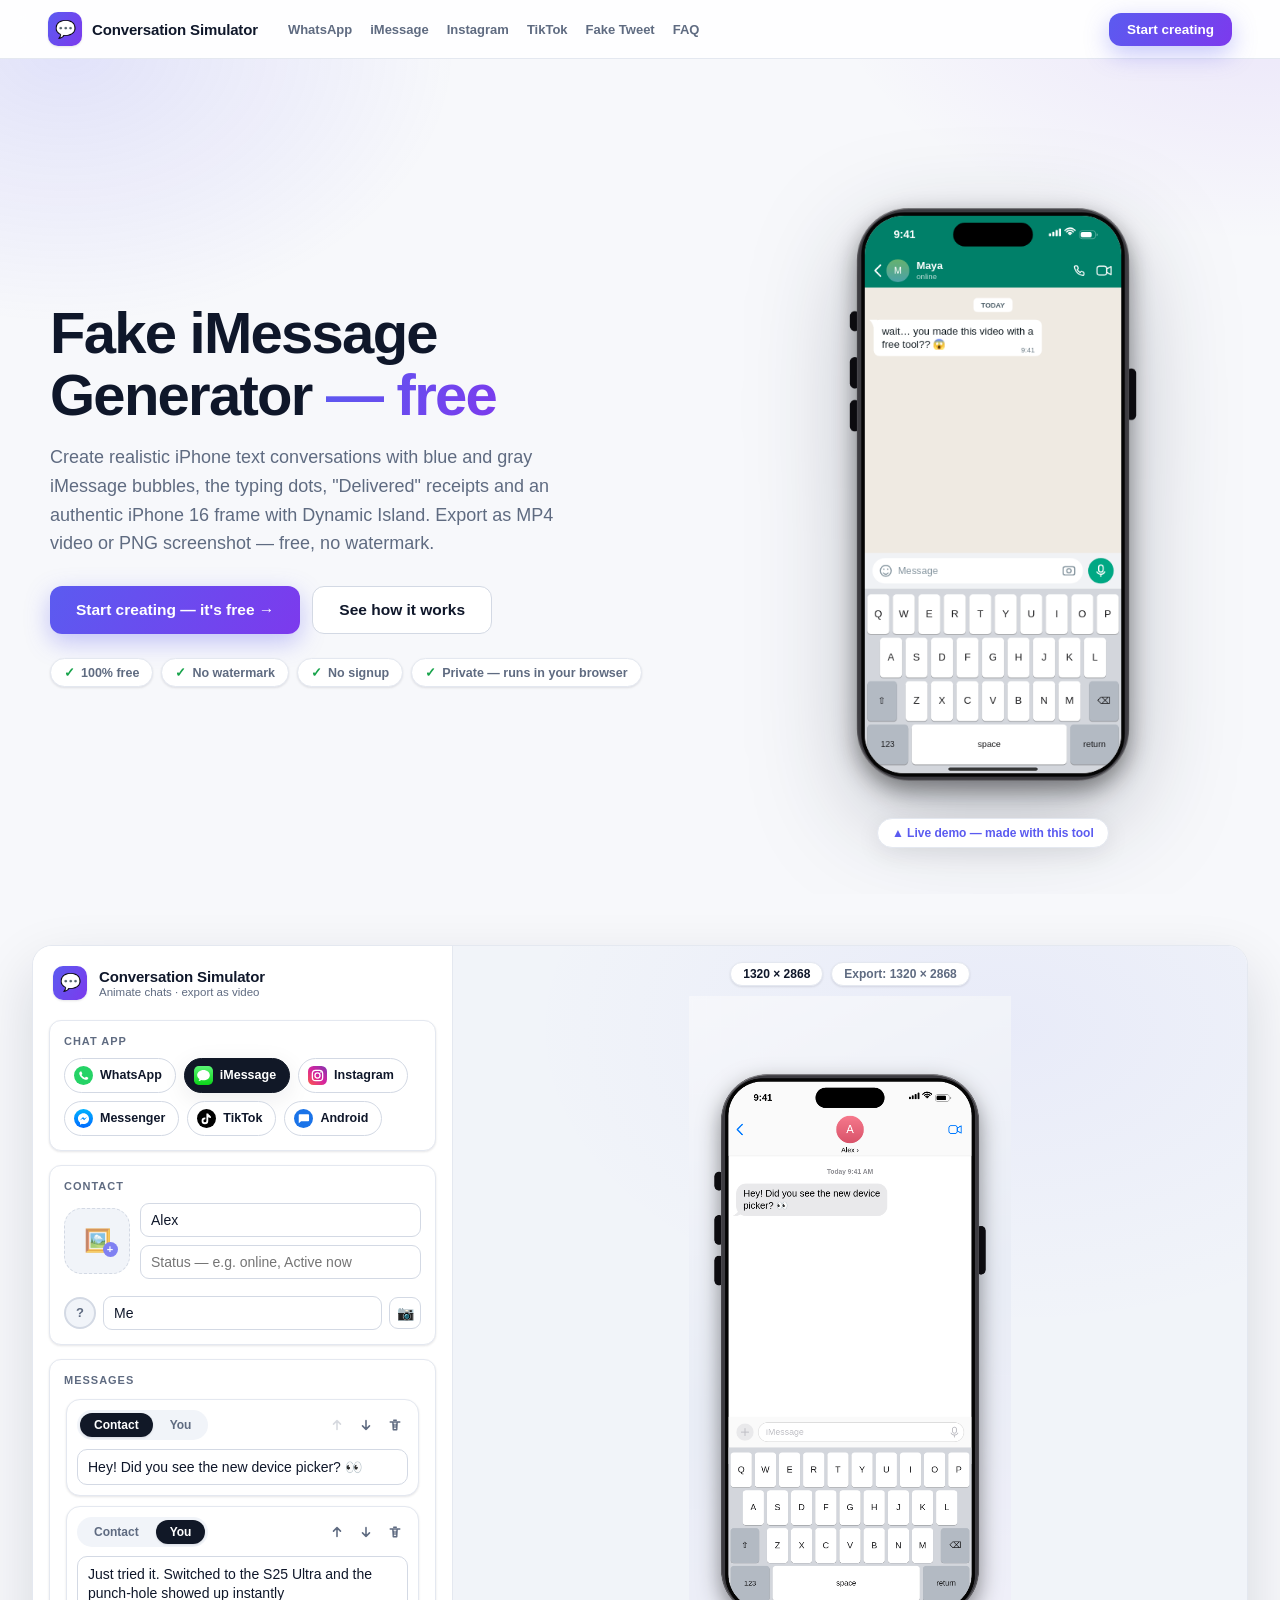
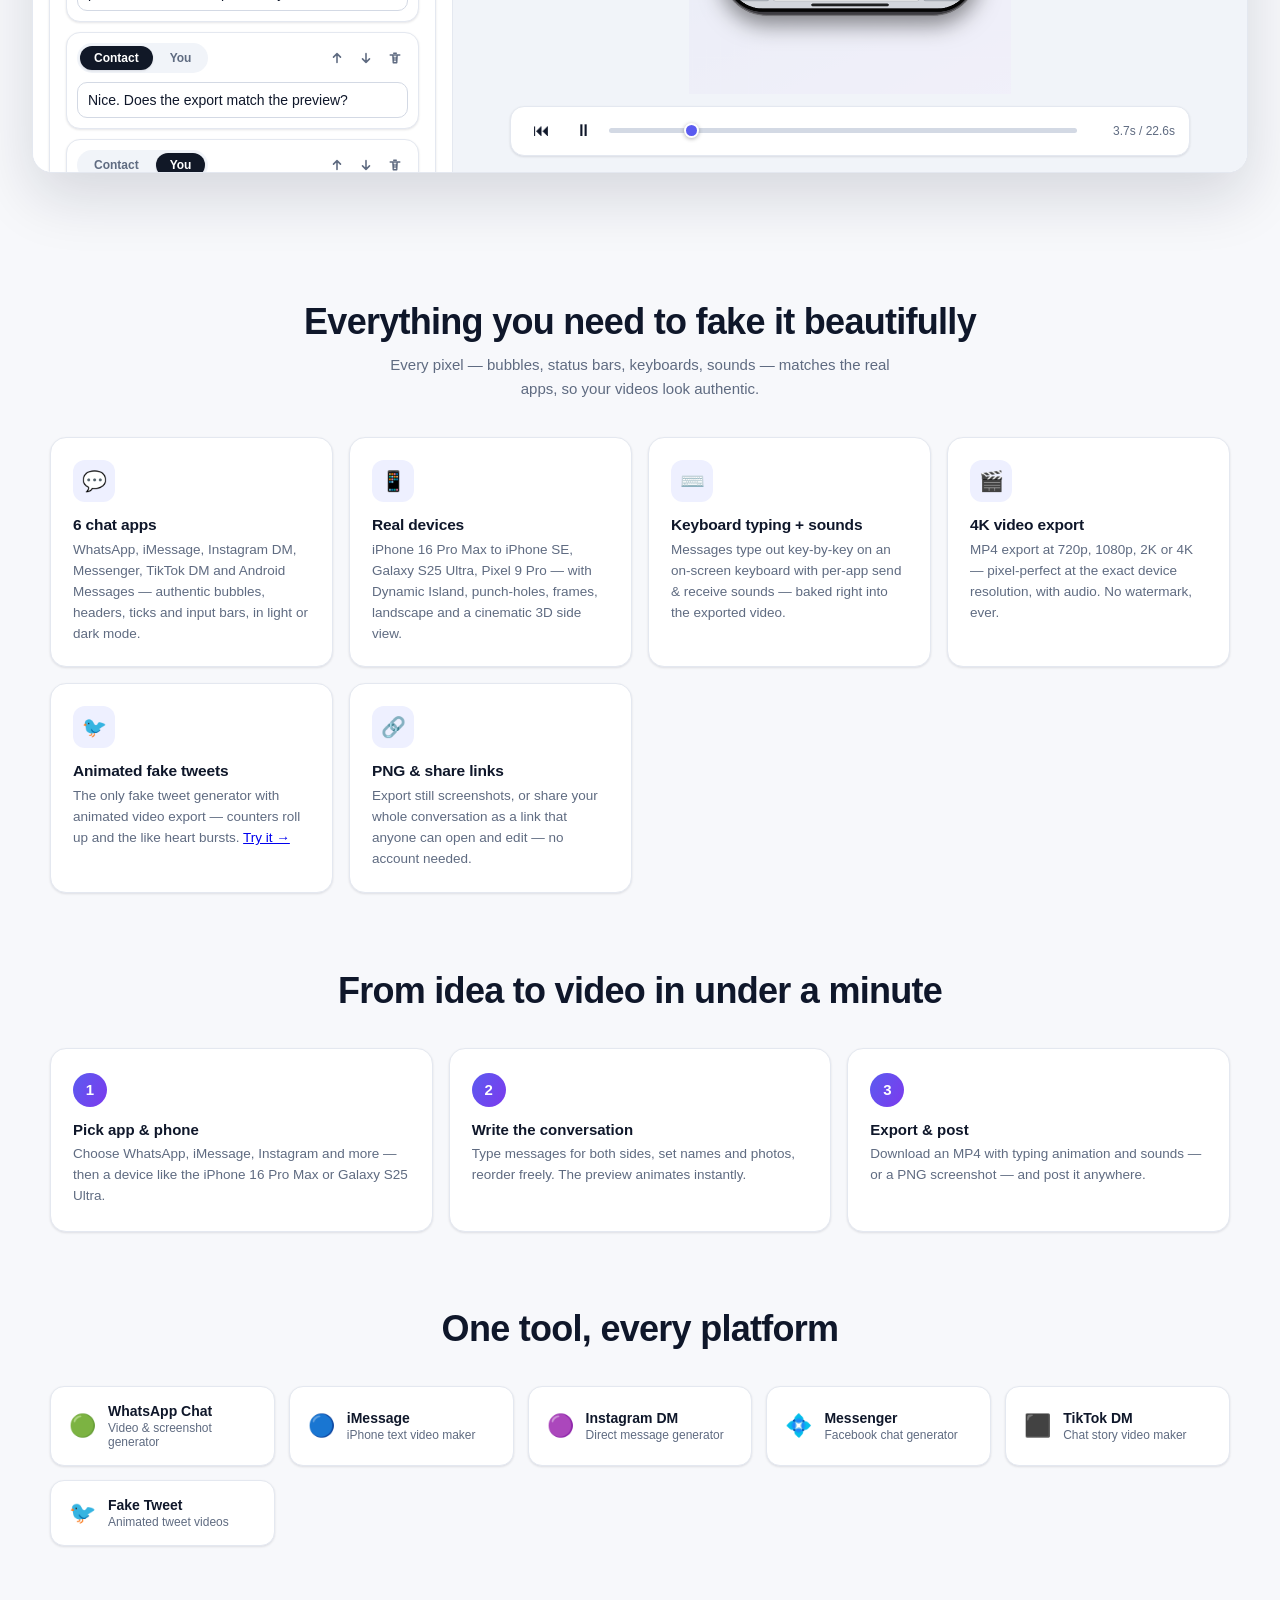
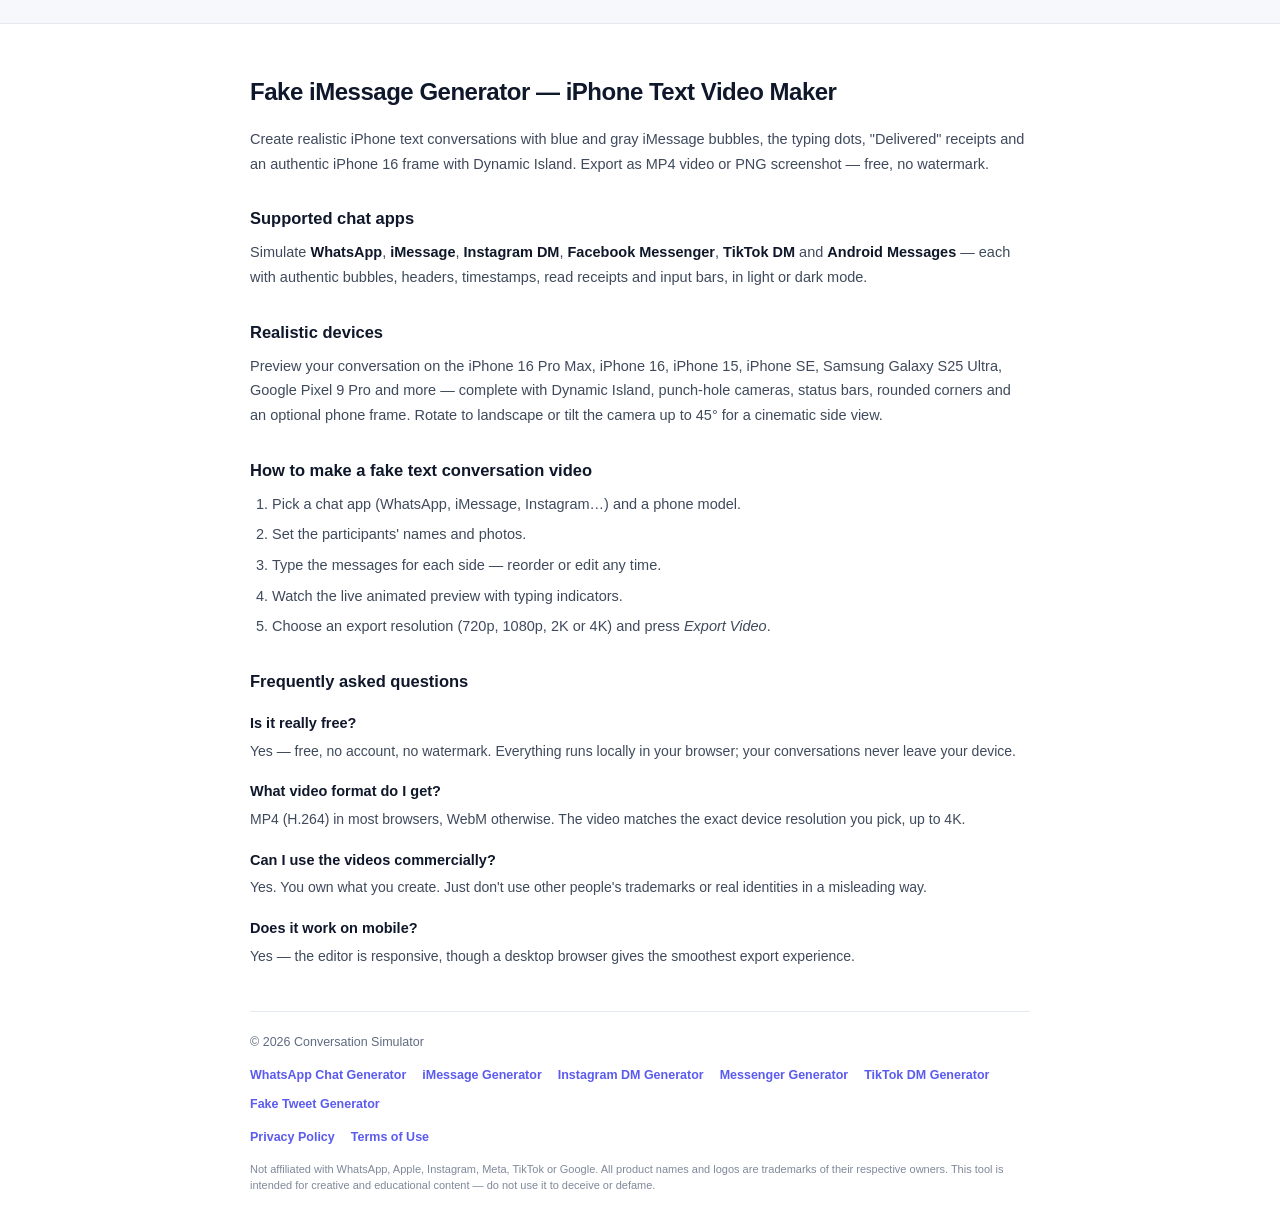
==== commit c9916372: "Light studio background by default + wider config sidebar - Canvas behind the phone now defaults to " ====
--- a/imessage-generator.html
+++ b/imessage-generator.html
@@ -69,7 +69,7 @@
 }
 </script>
 
-<link rel="stylesheet" href="css/style.css?v=9" />
+<link rel="stylesheet" href="css/style.css?v=10" />
 
 <!-- Monetization: set your AdSense publisher ID here after approval, e.g. 'ca-pub-1234567890123456' -->
 <script>window.PRESET_APP = 'imessage';</script>
@@ -236,7 +236,8 @@
       <label class="field">
         <span>Canvas background</span>
         <select id="bg-style">
-          <option value="gradient">Studio gradient</option>
+          <option value="light">Light studio</option>
+          <option value="dark">Dark studio</option>
           <option value="solid">Solid color</option>
         </select>
       </label>
@@ -454,10 +455,10 @@
 
 <div id="toast" class="toast"></div>
 
-<script src="js/devices.js?v=9"></script>
-<script src="js/sounds.js?v=9"></script>
-<script src="js/renderer.js?v=9"></script>
-<script src="js/export.js?v=9"></script>
-<script src="js/app.js?v=9"></script>
+<script src="js/devices.js?v=10"></script>
+<script src="js/sounds.js?v=10"></script>
+<script src="js/renderer.js?v=10"></script>
+<script src="js/export.js?v=10"></script>
+<script src="js/app.js?v=10"></script>
 </body>
 </html>
--- a/css/style.css
+++ b/css/style.css
@@ -233,8 +233,8 @@
 }
 
 .sidebar {
-  width: 340px;
-  min-width: 340px;
+  width: 420px;
+  min-width: 420px;
   background: var(--surface);
   border-right: 1px solid var(--border);
   overflow-y: auto;
